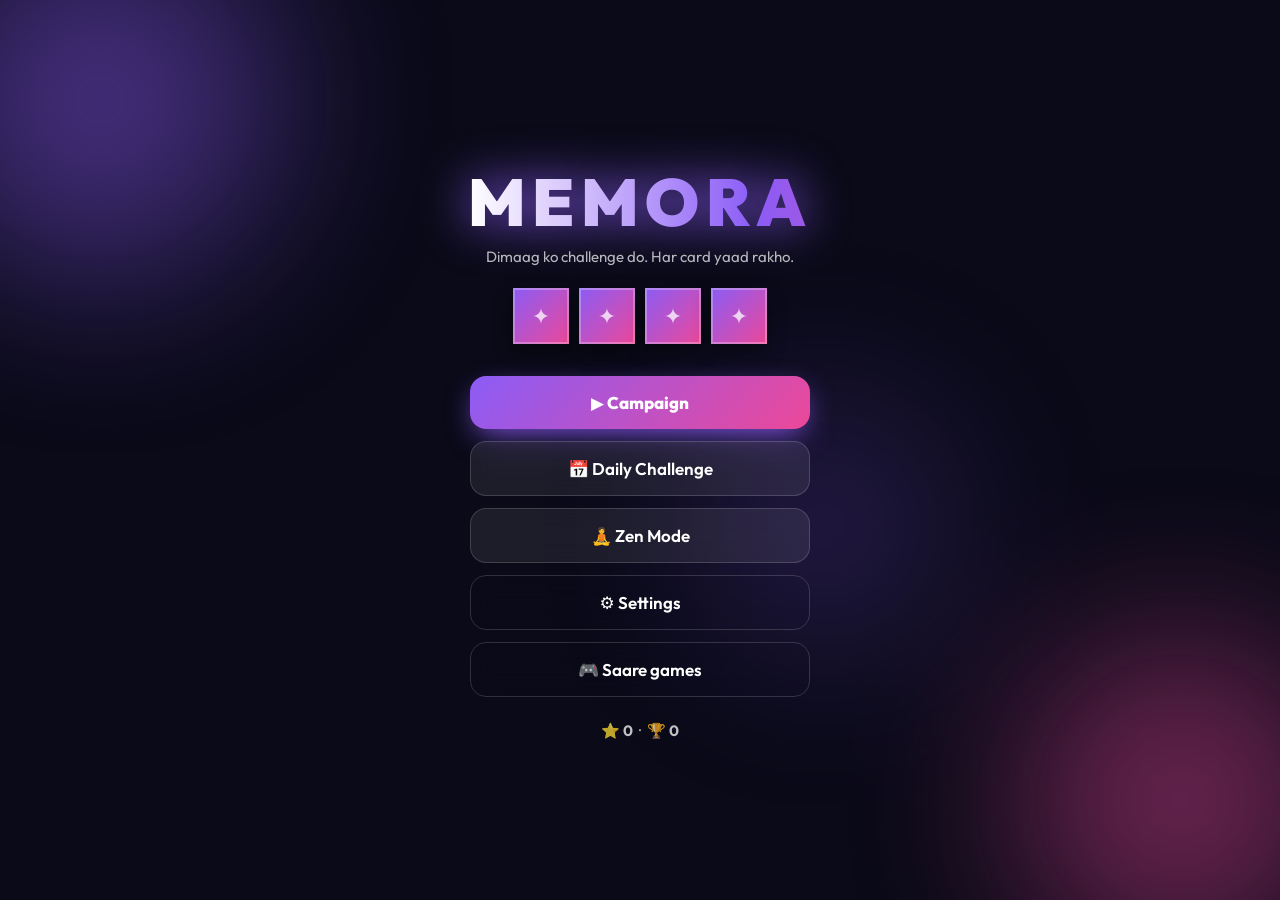
==== memora.html @ 41d200f7 "Add files via upload" ====
<!DOCTYPE html>
<html lang="hi">
<head>
<meta charset="UTF-8">
<meta name="viewport" content="width=device-width,initial-scale=1,maximum-scale=1,user-scalable=no,viewport-fit=cover">
<meta name="theme-color" content="#0a0a18">
<title>MEMORA - Memory Game</title>
<link rel="manifest" href="manifest.json">
<link rel="icon" href="icon-192.png">
<link rel="apple-touch-icon" href="apple-touch-icon.png">
<meta name="apple-mobile-web-app-capable" content="yes">
<meta name="mobile-web-app-capable" content="yes">
<meta name="apple-mobile-web-app-status-bar-style" content="black-translucent">

<link href="https://fonts.googleapis.com/css2?family=Outfit:wght@400;600;800;900&display=swap" rel="stylesheet">
<style>
*{box-sizing:border-box;-webkit-tap-highlight-color:transparent}
html,body{height:100%;margin:0;overflow:hidden}
body{font-family:'Outfit',system-ui,sans-serif;background:#0a0a18;color:#fff;user-select:none;-webkit-user-select:none}
body[data-theme=animals]{--a1:#8b5cf6;--a2:#ec4899}
body[data-theme=food]{--a1:#f97316;--a2:#ef4444}
body[data-theme=space]{--a1:#3b82f6;--a2:#06b6d4}
body[data-theme=faces]{--a1:#f59e0b;--a2:#ec4899}

/* animated background */
#bg{position:fixed;inset:0;overflow:hidden;z-index:0}
#bg i{position:absolute;border-radius:50%;filter:blur(90px);opacity:.45;animation:float 14s ease-in-out infinite}
#bg i:nth-child(1){width:360px;height:360px;background:var(--a1);top:-80px;left:-80px}
#bg i:nth-child(2){width:320px;height:320px;background:var(--a2);bottom:-60px;right:-60px;animation-delay:-5s}
#bg i:nth-child(3){width:240px;height:240px;background:var(--a1);top:45%;left:55%;animation-delay:-9s;opacity:.25}
@keyframes float{0%,100%{transform:translate(0,0) scale(1)}50%{transform:translate(40px,-50px) scale(1.2)}}
#fx{position:fixed;inset:0;pointer-events:none;z-index:60}

#app{position:fixed;inset:0;max-width:520px;margin:auto;z-index:1}
.screen{position:absolute;inset:0;display:none;flex-direction:column;padding:max(14px,env(safe-area-inset-top)) 16px max(14px,env(safe-area-inset-bottom))}
.screen.active{display:flex;animation:fade .4s ease}
@keyframes fade{from{opacity:0;transform:translateY(12px)}to{opacity:1;transform:none}}

/* buttons */
button{font-family:inherit;color:#fff;cursor:pointer;border:0}
.btn{width:100%;padding:16px;margin:6px 0;font-size:17px;font-weight:600;border-radius:16px;background:rgba(255,255,255,.08);border:1px solid rgba(255,255,255,.16);backdrop-filter:blur(12px);-webkit-backdrop-filter:blur(12px);transition:.15s}
.btn:active{transform:scale(.97)}
.btn.primary{background:linear-gradient(135deg,var(--a1),var(--a2));border:0;box-shadow:0 10px 30px -8px var(--a1);font-weight:800}
.btn.ghost{background:transparent}
.icon{width:44px;height:44px;border-radius:14px;background:rgba(255,255,255,.1);border:1px solid rgba(255,255,255,.15);font-size:18px;backdrop-filter:blur(10px)}

/* home */
#home{align-items:center;justify-content:center;text-align:center}
.logo{font-size:clamp(44px,14vw,66px);font-weight:900;letter-spacing:.1em;background:linear-gradient(90deg,#fff,var(--a1),var(--a2),#fff);background-size:250% 100%;-webkit-background-clip:text;background-clip:text;color:transparent;animation:shine 5s linear infinite;filter:drop-shadow(0 0 24px var(--a1))}
@keyframes shine{to{background-position:-250% 0}}
.tag{margin:4px 0 22px;opacity:.7;font-size:15px}
.demo{display:flex;gap:10px;margin-bottom:26px}
.mini{width:56px;height:56px;perspective:300px}
.mini .in{position:relative;width:100%;height:100%;transform-style:preserve-3d;animation:loop 4.5s ease-in-out infinite}
.mini:nth-child(2) .in{animation-delay:.4s}.mini:nth-child(3) .in{animation-delay:.8s}.mini:nth-child(4) .in{animation-delay:1.2s}
@keyframes loop{0%,15%{transform:rotateY(0)}30%,70%{transform:rotateY(180deg)}85%,100%{transform:rotateY(360deg)}}
.menu{width:100%;max-width:340px}
.stats{margin-top:18px;opacity:.75;font-size:15px}

/* levels */
.top{display:flex;align-items:center;gap:12px;margin-bottom:16px}
.top h2{margin:0;font-size:24px;font-weight:800}
#lvGrid{display:grid;grid-template-columns:repeat(3,1fr);gap:12px;overflow:auto;padding:4px}
.lv{aspect-ratio:1;border-radius:20px;background:rgba(255,255,255,.08);border:1px solid rgba(255,255,255,.15);backdrop-filter:blur(10px);display:flex;flex-direction:column;align-items:center;justify-content:center;gap:2px;transition:.15s;animation:pop .4s both}
.lv b{font-size:30px;font-weight:900}.lv span{color:#ffd166;font-size:14px;letter-spacing:2px}.lv small{opacity:.55;font-size:11px}
.lv:active{transform:scale(.95)}.lv.lock{opacity:.4}

/* game */
.hud{display:flex;align-items:center;gap:12px}
.hud-mid{flex:1;text-align:center}
#lvlName{font-weight:800;font-size:18px}
.combo{height:22px;font-weight:900;color:#ffd166;text-shadow:0 0 14px #ff9f1c;font-size:16px}
.combo.pulse{animation:cpulse .4s}
@keyframes cpulse{50%{transform:scale(1.4)}}
.scorebox{text-align:right;min-width:70px}.scorebox small{display:block;opacity:.6;font-size:11px;letter-spacing:2px}.scorebox b{font-size:24px;font-weight:900;display:inline-block}
.scorebox b.bump{animation:cpulse .3s}
.timer{display:flex;align-items:center;gap:10px;margin:12px 0 4px}
.track{flex:1;height:10px;border-radius:9px;background:rgba(255,255,255,.12);overflow:hidden}
#timerBar{height:100%;width:100%;border-radius:9px;background:linear-gradient(90deg,#06d6a0,#ffd166);transition:width .15s linear,background .3s}
#timerBar.low{background:linear-gradient(90deg,#ef476f,#ff9f1c)}
.timer.frozen #timerBar{background:linear-gradient(90deg,#7dd3fc,#e0f2fe);box-shadow:0 0 16px #7dd3fc}
#timerTxt{font-weight:800;min-width:42px;text-align:right}
#boardWrap{flex:1;min-height:0;display:flex;align-items:center;justify-content:center}
#board{display:grid;justify-content:center}
.card{width:var(--sz);height:var(--sz);perspective:700px;cursor:pointer;touch-action:manipulation;animation:pop .5s cubic-bezier(.2,1.4,.4,1) both}
@keyframes pop{from{opacity:0;transform:scale(.3) rotate(-12deg)}to{opacity:1;transform:none}}
.card .in{position:relative;width:100%;height:100%;transform-style:preserve-3d;transition:transform .5s cubic-bezier(.4,.2,.2,1.15)}
.card.flip .in{transform:rotateY(180deg)}
.face{position:absolute;inset:0;border-radius:calc(var(--sz)*.22);backface-visibility:hidden;-webkit-backface-visibility:hidden;display:flex;align-items:center;justify-content:center;overflow:hidden}
.front{background:linear-gradient(135deg,var(--a1),var(--a2));box-shadow:inset 0 0 0 2px rgba(255,255,255,.28),0 8px 18px rgba(0,0,0,.4);color:rgba(255,255,255,.75);font-size:calc(var(--sz)*.4)}
.front::after{content:"";position:absolute;inset:0;background:linear-gradient(115deg,transparent 35%,rgba(255,255,255,.35) 50%,transparent 65%);transform:translateX(-120%);animation:sweep 4s ease-in-out infinite}
@keyframes sweep{0%,60%{transform:translateX(-120%)}100%{transform:translateX(120%)}}
.back{transform:rotateY(180deg);background:linear-gradient(160deg,#fff,#e4e0ff);font-size:calc(var(--sz)*.55);box-shadow:0 8px 18px rgba(0,0,0,.35)}
.card.match{animation:matchPop .55s}
.card.match .back{background:linear-gradient(160deg,#d1fae5,#6ee7b7);box-shadow:0 0 24px #34d399aa}
@keyframes matchPop{40%{transform:scale(1.18)}100%{transform:scale(1)}}
.card.shake .in{animation:shake .4s}
@keyframes shake{0%,100%{transform:rotateY(180deg) translateX(0)}25%{transform:rotateY(180deg) translateX(-7px)}75%{transform:rotateY(180deg) translateX(7px)}}
.power{display:flex;align-items:center;gap:10px;padding-top:10px}
.pw{flex:1;padding:12px;border-radius:14px;background:rgba(255,255,255,.1);border:1px solid rgba(255,255,255,.16);font-weight:700;font-size:15px;backdrop-filter:blur(10px)}
.pw em{font-style:normal;background:linear-gradient(135deg,var(--a1),var(--a2));border-radius:9px;padding:1px 8px;margin-left:4px}
.pw:disabled{opacity:.35}.pw:active:not(:disabled){transform:scale(.96)}
.moves{flex:1;text-align:center;opacity:.8;font-weight:600}.moves b{font-size:20px}
.float{position:fixed;transform:translate(-50%,-50%);font-weight:900;font-size:20px;color:#ffd166;text-shadow:0 2px 12px #000;pointer-events:none;z-index:70;animation:fup .9s ease-out forwards;white-space:nowrap}
@keyframes fup{to{transform:translate(-50%,-190%);opacity:0}}

/* modal */
.modal{position:fixed;inset:0;display:none;align-items:center;justify-content:center;background:rgba(5,5,16,.72);backdrop-filter:blur(8px);-webkit-backdrop-filter:blur(8px);z-index:80}
.modal.show{display:flex}
.sheet{width:min(92vw,380px);max-height:92vh;overflow:auto;padding:26px 22px;border-radius:28px;background:linear-gradient(160deg,rgba(255,255,255,.14),rgba(255,255,255,.05));border:1px solid rgba(255,255,255,.22);box-shadow:0 30px 80px rgba(0,0,0,.6);text-align:center;animation:rise .45s cubic-bezier(.2,1.3,.4,1)}
@keyframes rise{from{opacity:0;transform:translateY(40px) scale(.9)}to{opacity:1;transform:none}}
.sheet h2{margin:4px 0 6px;font-size:26px;font-weight:900}.sheet h3{margin:16px 0 8px;opacity:.7;font-size:14px;letter-spacing:2px}
.big{font-size:60px;animation:bounce 1s ease infinite}
@keyframes bounce{50%{transform:translateY(-10px) scale(1.1)}}
.stars{display:flex;justify-content:center;gap:8px;margin:8px 0 14px}
.stars i{font-style:normal;font-size:46px;color:rgba(255,255,255,.2);transform:scale(0);animation:starIn .5s forwards;animation-delay:var(--d)}
.stars i.on{color:#ffd166;text-shadow:0 0 22px #ff9f1c}
@keyframes starIn{60%{transform:scale(1.4)}100%{transform:scale(1)}}
.grid2{display:grid;grid-template-columns:1fr 1fr;gap:10px;margin-bottom:14px}
.grid2 div{background:rgba(255,255,255,.08);border-radius:14px;padding:10px}.grid2 small{display:block;opacity:.6;font-size:12px}.grid2 b{font-size:22px;font-weight:900}
.row{display:flex;justify-content:space-between;align-items:center;padding:10px 0;font-weight:600}
.tog{padding:8px 18px;border-radius:20px;background:rgba(255,255,255,.12);font-weight:800}.tog.on{background:linear-gradient(135deg,var(--a1),var(--a2))}
.themes{display:grid;grid-template-columns:1fr 1fr;gap:8px;margin-bottom:12px}
.chip{padding:12px;border-radius:14px;background:rgba(255,255,255,.1);border:2px solid transparent;font-weight:700;font-size:15px}.chip.on{border-color:var(--a2);background:rgba(255,255,255,.2)}
.toast{position:fixed;left:50%;bottom:90px;transform:translateX(-50%);background:rgba(0,0,0,.8);padding:10px 18px;border-radius:20px;z-index:90;font-weight:600;animation:fade .3s}
</style>
</head>
<body data-theme="animals">
<div id="bg"><i></i><i></i><i></i></div>
<canvas id="fx"></canvas>

<main id="app">
 <!-- HOME -->
 <section id="home" class="screen active">
  <div class="logo">MEMORA</div>
  <p class="tag">Dimaag ko challenge do. Har card yaad rakho.</p>
  <div class="demo" id="demo"></div>
  <div class="menu">
   <button class="btn primary" onclick="openLevels()">▶ Campaign</button>
   <button class="btn" onclick="startDaily()">📅 Daily Challenge <span id="dailyBadge"></span></button>
   <button class="btn" onclick="startZen()">🧘 Zen Mode</button>
   <button class="btn" id="btnLB" onclick="lbOpen()" style="display:none">🏆 Leaderboard</button>
   <button class="btn ghost" onclick="openSettings()">⚙ Settings</button>
   <a class="btn ghost" href="index.html" style="display:block;text-decoration:none;text-align:center;color:#fff">🎮 Saare games</a>
  </div>
  <div class="stats">⭐ <b id="sStars">0</b> &nbsp;·&nbsp; 🏆 <b id="sScore">0</b></div>
 </section>

 <!-- LEVELS -->
 <section id="levels" class="screen">
  <div class="top"><button class="icon" onclick="go('home')">←</button><h2>Select Level</h2></div>
  <div id="lvGrid"></div>
 </section>

 <!-- GAME -->
 <section id="game" class="screen">
  <header class="hud">
   <button class="icon" onclick="pauseGame()">⏸</button>
   <div class="hud-mid"><div id="lvlName"></div><div class="combo" id="combo"></div></div>
   <div class="scorebox"><small>SCORE</small><b id="score">0</b></div>
  </header>
  <div class="timer" id="timerWrap"><div class="track"><div id="timerBar"></div></div><span id="timerTxt"></span></div>
  <div id="boardWrap"><div id="board"></div></div>
  <footer class="power">
   <button class="pw" id="pPeek" onclick="usePeek()">👁 Peek <em id="nPeek">2</em></button>
   <div class="moves">Moves <b id="moves">0</b></div>
   <button class="pw" id="pFreeze" onclick="useFreeze()">❄ Freeze <em id="nFreeze">1</em></button>
  </footer>
 </section>
</main>

<div class="modal" id="modal"><div class="sheet" id="sheet"></div></div>

<script src="lb.js"></script>
<script>
const $=id=>document.getElementById(id);

/* ---------- DATA ---------- */
const THEMES={
 animals:{name:'Animals',icon:'🦁',set:['🐶','🐱','🦁','🐼','🦊','🐸','🐵','🐯','🐨','🐰','🦄','🐙','🦋','🐢','🐧','🦉','🐳','🦒']},
 food:{name:'Food',icon:'🍕',set:['🍕','🍔','🍟','🌮','🍩','🍦','🍓','🍉','🍇','🥑','🍪','🍿','🍣','🥐','🍒','🥭','🍌','🧁']},
 space:{name:'Space',icon:'🚀',set:['🚀','🌍','🌙','⭐','☀️','🪐','👽','🛸','☄️','🌌','🔭','🛰️','🌠','🌟','🌑','⚡','🔥','💫']},
 faces:{name:'Faces',icon:'😎',set:['😀','😎','🤩','🥳','😍','🤯','😴','🤖','👻','💀','🎃','😈','🥶','🤠','😇','🤡','🙈','😱']}
};
const LEVELS=[
 {pairs:2,cols:2,time:30},{pairs:3,cols:3,time:40},{pairs:4,cols:4,time:50},
 {pairs:6,cols:4,time:70},{pairs:8,cols:4,time:90},{pairs:10,cols:4,time:115},
 {pairs:12,cols:4,time:135},{pairs:14,cols:4,time:155},{pairs:15,cols:5,time:165},{pairs:18,cols:6,time:190}
];
const COLS=['#ffd166','#ef476f','#06d6a0','#118ab2','#a78bfa','#ffffff'];

/* ---------- SAVE ---------- */
let S={stars:{},unlocked:1,theme:'animals',sound:true,vib:true,total:0,daily:{}};
try{Object.assign(S,JSON.parse(localStorage.getItem('memora_v1')||'{}'))}catch(e){}
function save(){try{localStorage.setItem('memora_v1',JSON.stringify(S))}catch(e){}}
document.body.dataset.theme=S.theme;

/* ---------- AUDIO / HAPTIC ---------- */
let AC;
function tone(f,d=.12,type='sine',v=.15,delay=0){
 if(!S.sound)return;
 try{
  AC=AC||new (window.AudioContext||window.webkitAudioContext)();
  if(AC.state==='suspended')AC.resume();
  const t=AC.currentTime+delay,o=AC.createOscillator(),g=AC.createGain();
  o.type=type;o.frequency.value=f;
  g.gain.setValueAtTime(v,t);g.gain.exponentialRampToValueAtTime(.0001,t+d);
  o.connect(g);g.connect(AC.destination);o.start(t);o.stop(t+d);
 }catch(e){}
}
const sfx={
 flip:()=>tone(520,.08,'triangle',.12),
 match:()=>[660,880,1100].forEach((f,i)=>tone(f,.18,'sine',.15,i*.07)),
 miss:()=>tone(200,.22,'sawtooth',.07),
 win:()=>[523,659,784,1047,1319].forEach((f,i)=>tone(f,.3,'triangle',.15,i*.1)),
 lose:()=>[400,330,260,200].forEach((f,i)=>tone(f,.3,'sawtooth',.09,i*.15)),
 pow:()=>{tone(300,.15,'square',.07);tone(600,.2,'square',.07,.1)}
};
function vib(p){if(S.vib&&navigator.vibrate)try{navigator.vibrate(p)}catch(e){}}

/* ---------- PARTICLES ---------- */
const cv=$('fx'),cx=cv.getContext('2d');let P=[],raf=0;
function rsz(){cv.width=innerWidth;cv.height=innerHeight}
addEventListener('resize',()=>{rsz();fit()});rsz();
function loop(){
 cx.clearRect(0,0,cv.width,cv.height);
 P=P.filter(p=>p.l>0&&p.y<cv.height+40);
 for(const p of P){
  p.x+=p.vx;p.y+=p.vy;p.vy+=p.g;p.l-=p.d;p.r+=p.vr;
  cx.save();cx.globalAlpha=Math.min(1,Math.max(p.l,0));cx.translate(p.x,p.y);cx.rotate(p.r);cx.fillStyle=p.c;
  if(p.sq)cx.fillRect(-p.s/2,-p.s/2,p.s,p.s*.6);else{cx.beginPath();cx.arc(0,0,p.s/2,0,7);cx.fill()}
  cx.restore();
 }
 raf=P.length?requestAnimationFrame(loop):0;
 if(!P.length)cx.clearRect(0,0,cv.width,cv.height);
}
function kick(){if(!raf)raf=requestAnimationFrame(loop)}
function burst(x,y,n=22){
 for(let i=0;i<n;i++){const a=Math.random()*6.28,s=2+Math.random()*5;
  P.push({x,y,vx:Math.cos(a)*s,vy:Math.sin(a)*s-2,g:.12,l:1,d:.03,s:4+Math.random()*5,c:COLS[i%COLS.length],r:0,vr:0})}
 kick();
}
function confetti(){
 for(let i=0;i<150;i++)P.push({x:Math.random()*cv.width,y:-20-Math.random()*250,vx:(Math.random()-.5)*3,vy:2+Math.random()*4,g:.05,l:1.8,d:.008,s:6+Math.random()*8,c:COLS[i%COLS.length],sq:1,r:Math.random()*6,vr:(Math.random()-.5)*.3});
 kick();
}
function burstAt(el,pts){
 const r=el.getBoundingClientRect(),x=r.left+r.width/2,y=r.top+r.height/2;
 burst(x,y);
 if(pts){const f=document.createElement('div');f.className='float';
  f.textContent='+'+pts+(G.combo>1?'  🔥x'+G.combo:'');f.style.left=x+'px';f.style.top=y+'px';
  document.body.appendChild(f);setTimeout(()=>f.remove(),900)}
}

/* ---------- SEEDED RANDOM ---------- */
function hash(s){let h=2166136261;for(let i=0;i<s.length;i++){h^=s.charCodeAt(i);h=Math.imul(h,16777619)}return h>>>0}
function rng(seed){return()=>{seed|=0;seed=seed+0x6D2B79F5|0;let t=Math.imul(seed^seed>>>15,1|seed);t=t+Math.imul(t^t>>>7,61|t)^t;return((t^t>>>14)>>>0)/4294967296}}
function shuffle(a,r){a=a.slice();for(let i=a.length-1;i>0;i--){const j=Math.floor(r()*(i+1));[a[i],a[j]]=[a[j],a[i]]}return a}
const todayStr=()=>new Date().toLocaleDateString('en-CA');

/* ---------- NAVIGATION ---------- */
function go(id){
 document.querySelectorAll('.screen').forEach(s=>s.classList.toggle('active',s.id===id));
 if(id==='home')refreshHome();
 if(id==='game')requestAnimationFrame(fit);
}
function refreshHome(){
 document.body.dataset.theme=S.theme;
 $('sStars').textContent=Object.values(S.stars).reduce((a,b)=>a+b,0);
 $('sScore').textContent=S.total;
 $('dailyBadge').textContent=S.daily[todayStr()]?'✅':'';
 $('btnLB').style.display=LB.on?'block':'none';
 const set=THEMES[S.theme].set;
 $('demo').innerHTML=[0,1,2,3].map(i=>`<div class="mini"><div class="in"><div class="face front" style="font-size:22px">✦</div><div class="face back" style="font-size:30px">${set[i*3]}</div></div></div>`).join('');
}
function modal(html){$('sheet').innerHTML=html;$('modal').classList.add('show')}
function closeModal(){$('modal').classList.remove('show')}
function toast(t){const d=document.createElement('div');d.className='toast';d.textContent=t;document.body.appendChild(d);setTimeout(()=>d.remove(),1800)}
function shareText(t){
 if(navigator.share)navigator.share({text:t}).catch(()=>{});
 else if(navigator.clipboard){navigator.clipboard.writeText(t);toast('Copy ho gaya! 📋')}
}

/* ---------- LEVEL SELECT ---------- */
function openLevels(){
 $('lvGrid').innerHTML=LEVELS.map((L,i)=>{
  const n=i+1,lock=n>S.unlocked,st=S.stars[n]||0;
  return `<button class="lv ${lock?'lock':''}" ${lock?'disabled':''} style="animation-delay:${i*50}ms" onclick="startLevel(${n})"><b>${lock?'🔒':n}</b><span>${'★'.repeat(st)+'☆'.repeat(3-st)}</span><small>${L.pairs*2} cards</small></button>`;
 }).join('');
 go('levels');
}
function startLevel(n){const L=LEVELS[n-1];startGame({mode:'campaign',lvl:n,pairs:L.pairs,cols:L.cols,time:L.time,name:'Level '+n})}
function startDaily(){const d=todayStr();startGame({mode:'daily',date:d,seed:hash('memora'+d),pairs:8,cols:4,time:0,name:'📅 Daily '+d.slice(5)})}
function startZen(){startGame({mode:'zen',pairs:8,cols:4,time:0,name:'🧘 Zen Mode'})}

/* ---------- GAME CORE ---------- */
let G=null,tm=0;
function startGame(cfg){
 closeModal();clearInterval(tm);
 G={cfg,...cfg,moves:0,score:0,combo:0,maxCombo:0,matched:0,open:[],lock:false,started:false,paused:false,over:false,frozenUntil:0,peeks:2,freezes:1,left:cfg.time,bonus:0,last:0};
 const r=cfg.seed?rng(cfg.seed):Math.random;
 const set=shuffle(THEMES[S.theme].set,r).slice(0,cfg.pairs);
 const deck=shuffle([...set,...set],r);
 const b=$('board');b.innerHTML='';
 G.cards=deck.map((e,i)=>{
  const el=document.createElement('div');el.className='card';
  el.innerHTML=`<div class="in"><div class="face front"><span>✦</span></div><div class="face back"><span>${e}</span></div></div>`;
  el.style.animationDelay=(i*28)+'ms';
  el.onclick=()=>flip(i);
  b.appendChild(el);
  return{e,el,s:0};
 });
 $('lvlName').textContent=cfg.name;
 $('timerWrap').style.display=cfg.time?'flex':'none';
 $('pFreeze').style.visibility=cfg.time?'visible':'hidden';
 $('timerWrap').classList.remove('frozen');
 $('moves').textContent=0;
 updHUD();updTimer();go('game');
 if(cfg.mode==='campaign'&&cfg.lvl===1)toast('Cards par tap karo, jodi dhoondo! 👆');
}
function fit(){
 if(!G)return;
 const w=$('boardWrap');if(!w.clientWidth)return;
 const gap=Math.max(6,Math.min(12,w.clientWidth/45));
 const rows=Math.ceil(G.cards.length/G.cols);
 const sz=Math.floor(Math.min((w.clientWidth-gap*(G.cols-1))/G.cols,(w.clientHeight-gap*(rows-1))/rows,118));
 const b=$('board');
 b.style.gridTemplateColumns=`repeat(${G.cols},${sz}px)`;b.style.gap=gap+'px';b.style.setProperty('--sz',sz+'px');
}
function flip(i){
 if(!G||G.over||G.paused||G.lock)return;
 const c=G.cards[i];if(c.s)return;
 if(!G.started){G.started=true;G.last=performance.now();timerStart()}
 c.s=1;c.el.style.animationDelay='0s';c.el.classList.add('flip');sfx.flip();vib(8);
 G.open.push(i);
 if(G.open.length<2)return;
 G.moves++;$('moves').textContent=G.moves;
 const [a,b]=G.open.map(k=>G.cards[k]);G.open=[];G.lock=true;
 if(a.e===b.e){
  setTimeout(()=>{
   a.s=b.s=2;
   [a,b].forEach(x=>{x.el.style.animationDelay='0s';x.el.classList.add('match')});
   G.combo++;G.maxCombo=Math.max(G.maxCombo,G.combo);
   const pts=100*G.combo;G.score+=pts;
   sfx.match();vib([20,30,20]);
   burstAt(a.el,pts);burstAt(b.el);
   G.matched++;G.lock=false;updHUD(true);
   if(G.matched===G.pairs)win();
  },380);
 }else{
  G.combo=0;
  setTimeout(()=>{a.el.classList.add('shake');b.el.classList.add('shake');sfx.miss();vib(60)},260);
  setTimeout(()=>{
   a.s=b.s=0;
   [a,b].forEach(x=>x.el.classList.remove('flip','shake'));
   G.lock=false;updHUD();
  },860);
 }
}
function updHUD(bump){
 $('score').textContent=G.score;
 if(bump){$('score').classList.remove('bump');void $('score').offsetWidth;$('score').classList.add('bump')}
 const cb=$('combo');
 cb.textContent=G.combo>1?'🔥 COMBO x'+G.combo:'';
 if(G.combo>1){cb.classList.remove('pulse');void cb.offsetWidth;cb.classList.add('pulse')}
 $('nPeek').textContent=G.peeks;$('nFreeze').textContent=G.freezes;
 $('pPeek').disabled=G.peeks<=0;$('pFreeze').disabled=G.freezes<=0;
}
function updTimer(){
 if(!G.time)return;
 const p=Math.max(0,G.left/G.time*100);
 $('timerBar').style.width=p+'%';
 $('timerBar').classList.toggle('low',p<25);
 $('timerTxt').textContent=Math.ceil(G.left)+'s';
}
function timerStart(){
 clearInterval(tm);
 if(!G.time)return;
 tm=setInterval(()=>{
  if(!G||G.over||G.paused)return;
  const n=performance.now(),dt=(n-G.last)/1000;G.last=n;
  if(n<G.frozenUntil)return;
  G.left=Math.max(0,G.left-dt);updTimer();
  if(G.left<=0)lose();
 },100);
}

/* ---------- POWER-UPS ---------- */
function usePeek(){
 if(!G||G.over||G.paused||G.lock||G.peeks<=0)return;
 G.peeks--;G.combo=0;G.lock=true;sfx.pow();vib(30);
 const hid=G.cards.filter(c=>!c.s);
 hid.forEach(c=>c.el.classList.add('flip'));
 updHUD();
 setTimeout(()=>{hid.forEach(c=>{if(!c.s)c.el.classList.remove('flip')});G.lock=false},1300);
}
function useFreeze(){
 if(!G||G.over||G.paused||!G.time||!G.started||G.freezes<=0)return;
 G.freezes--;G.frozenUntil=performance.now()+5000;sfx.pow();vib(30);
 $('timerWrap').classList.add('frozen');updHUD();toast('❄ Time 5 second ke liye ruk gaya!');
 setTimeout(()=>$('timerWrap').classList.remove('frozen'),5000);
}

/* ---------- PAUSE / END ---------- */
function pauseGame(){
 if(!G||G.over||G.paused)return;
 G.paused=true;
 modal(`<div class="big">⏸</div><h2>Paused</h2><p style="opacity:.7;margin-top:0">Sans lo, phir wapas aao.</p>
 <button class="btn primary" onclick="resumeGame()">▶ Resume</button>
 <button class="btn" onclick="startGame(G.cfg)">🔄 Restart</button>
 <button class="btn ghost" onclick="quitGame()">🏠 Home</button>`);
}
function resumeGame(){G.paused=false;G.last=performance.now();closeModal()}
function quitGame(){if(G)G.over=true;clearInterval(tm);closeModal();go('home')}
document.addEventListener('visibilitychange',()=>{
 if(document.hidden&&G&&G.started&&!G.over&&!G.paused&&$('game').classList.contains('active'))pauseGame();
});

function win(){
 G.over=true;clearInterval(tm);
 G.bonus=G.time?Math.round(G.left*10):0;G.score+=G.bonus;
 const ratio=G.moves/G.pairs,stars=ratio<=1.6?3:ratio<=2.4?2:1;
 S.total+=G.score;
 if(G.mode==='campaign'){
  S.stars[G.lvl]=Math.max(S.stars[G.lvl]||0,stars);
  S.unlocked=Math.min(LEVELS.length,Math.max(S.unlocked,G.lvl+1));
 }
 if(G.mode==='daily'){
  const old=S.daily[G.date];
  if(!old||G.moves<old.moves)S.daily[G.date]={moves:G.moves,score:G.score,stars};
 }
 save();updHUD(true);
 G.shareTxt=`MEMORA ${G.mode==='daily'?'Daily '+G.date:G.name}\n${'⭐'.repeat(stars)} ${G.moves} moves · ${G.score} pts · combo x${G.maxCombo}\nBeat karke dikhao! ${location.href}`;
 setTimeout(()=>{sfx.win();confetti();vib([40,60,40,60,120]);showResult(stars)},650);
}
function showResult(stars){
 const camp=G.mode==='campaign',next=camp&&G.lvl<LEVELS.length;
 modal(`<div class="big">${stars===3?'🏆':'🎉'}</div>
 <h2>${camp?'Level '+G.lvl+' Complete!':'Shabaash!'}</h2>
 <div class="stars">${[1,2,3].map(i=>`<i class="${i<=stars?'on':''}" style="--d:${.25*i}s">★</i>`).join('')}</div>
 <div class="grid2">
  <div><small>Score</small><b>${G.score}</b></div>
  <div><small>Moves</small><b>${G.moves}</b></div>
  <div><small>Best Combo</small><b>x${G.maxCombo}</b></div>
  <div><small>${G.time?'Time Bonus':'Pairs'}</small><b>${G.time?'+'+G.bonus:G.pairs}</b></div>
 </div>
 ${next?`<button class="btn primary" onclick="startLevel(${G.lvl+1})">Next Level →</button>`:''}
 ${LB.on&&G.mode==='daily'?`<button class="btn primary" onclick="lbSubmit()">🏆 Leaderboard par daalo</button>`:''}
 <button class="btn ${next?'':'primary'}" onclick="shareText(G.shareTxt)">📤 Share</button>
 <button class="btn" onclick="startGame(G.cfg)">🔄 ${G.mode==='daily'?'Replay':'Play Again'}</button>
 <button class="btn ghost" onclick="quitGame()">🏠 Home</button>`);
}
function lose(){
 G.over=true;clearInterval(tm);sfx.lose();vib([100,50,100]);
 modal(`<div class="big">⏰</div><h2>Time Up!</h2>
 <p style="opacity:.75">Aapne ${G.matched}/${G.pairs} pairs jode. Ek aur koshish?</p>
 <button class="btn primary" onclick="startGame(G.cfg)">🔄 Retry</button>
 <button class="btn ghost" onclick="quitGame()">🏠 Home</button>`);
}

/* ---------- SETTINGS ---------- */
function openSettings(){
 modal(`<h2>⚙ Settings</h2>
 <div class="row"><span>🔊 Sound</span><button class="tog ${S.sound?'on':''}" onclick="tg('sound')">${S.sound?'ON':'OFF'}</button></div>
 <div class="row"><span>📳 Vibration</span><button class="tog ${S.vib?'on':''}" onclick="tg('vib')">${S.vib?'ON':'OFF'}</button></div>
 <h3>THEME</h3>
 <div class="themes">${Object.entries(THEMES).map(([k,t])=>`<button class="chip ${S.theme===k?'on':''}" onclick="setTheme('${k}')">${t.icon} ${t.name}</button>`).join('')}</div>
 <button class="btn ghost" onclick="resetAll()">🗑 Reset progress</button>
 <button class="btn primary" onclick="closeModal()">Done</button>`);
}
function tg(k){S[k]=!S[k];save();openSettings()}
function setTheme(t){S.theme=t;save();refreshHome();openSettings()}
function resetAll(){
 if(!confirm('Saara progress delete ho jayega. Pakka?'))return;
 S={stars:{},unlocked:1,theme:S.theme,sound:S.sound,vib:S.vib,total:0,daily:{}};
 save();refreshHome();closeModal();toast('Progress reset ho gaya');
}

function lbOpen(){LB.open('memora-'+todayStr(),'Daily '+todayStr().slice(5))}
function lbSubmit(){LB.submit('memora-'+G.date,'Daily '+G.date.slice(5),G.score)}

refreshHome();
</script>
<script>if('serviceWorker' in navigator)addEventListener('load',()=>navigator.serviceWorker.register('sw.js').catch(()=>{}))</script>
</body>
</html>
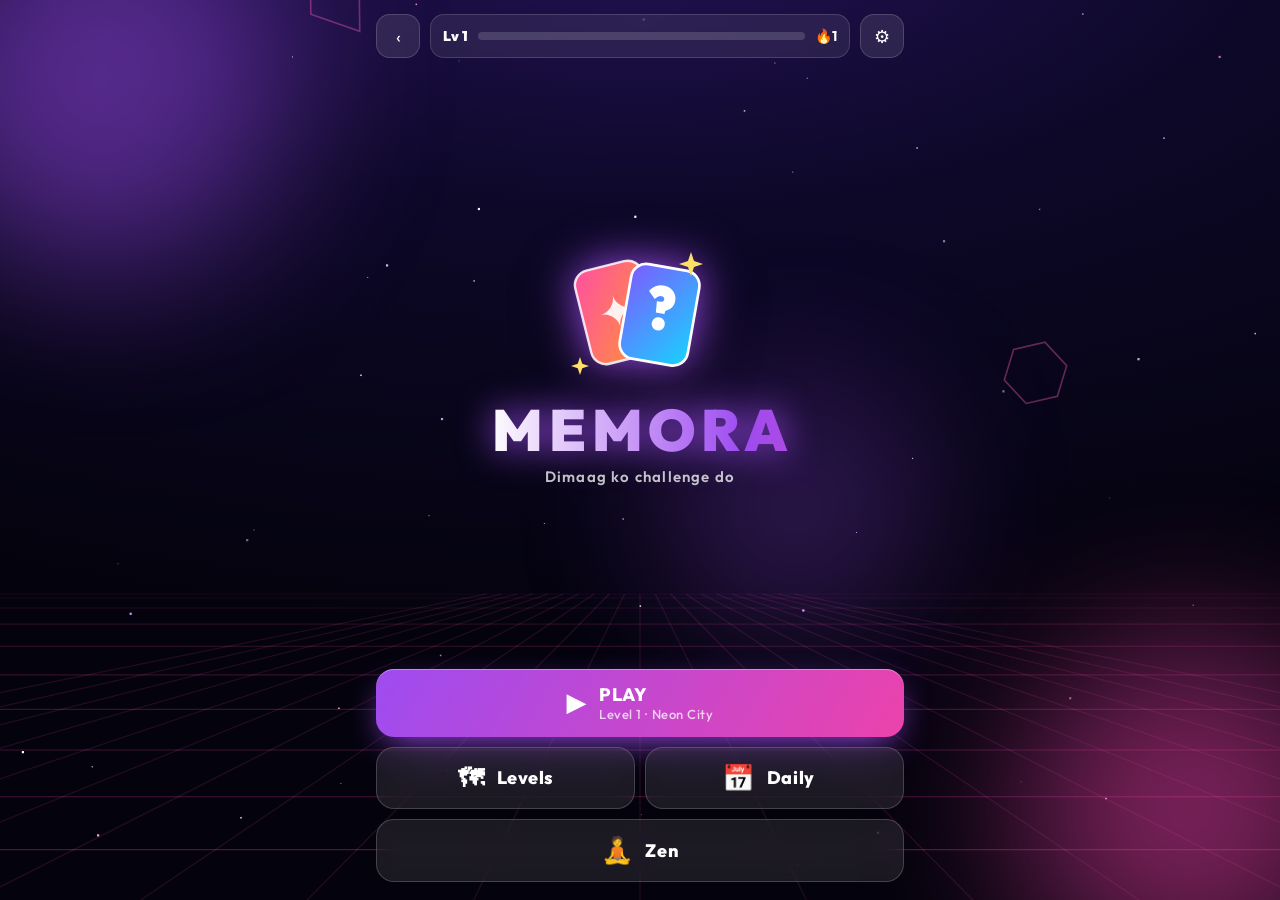
==== commit aa335a4c: "Add files via upload" ====
--- a/memora.html
+++ b/memora.html
@@ -3,7 +3,7 @@
 <head>
 <meta charset="UTF-8">
 <meta name="viewport" content="width=device-width,initial-scale=1,maximum-scale=1,user-scalable=no,viewport-fit=cover">
-<meta name="theme-color" content="#0a0a18">
+<meta name="theme-color" content="#0a0720">
 <title>MEMORA - Memory Game</title>
 <link rel="manifest" href="manifest.json">
 <link rel="icon" href="icon-192.png">
@@ -11,155 +11,84 @@
 <meta name="apple-mobile-web-app-capable" content="yes">
 <meta name="mobile-web-app-capable" content="yes">
 <meta name="apple-mobile-web-app-status-bar-style" content="black-translucent">
-
 <link href="https://fonts.googleapis.com/css2?family=Outfit:wght@400;600;800;900&display=swap" rel="stylesheet">
+<link rel="stylesheet" href="ui.css">
 <style>
-*{box-sizing:border-box;-webkit-tap-highlight-color:transparent}
-html,body{height:100%;margin:0;overflow:hidden}
-body{font-family:'Outfit',system-ui,sans-serif;background:#0a0a18;color:#fff;user-select:none;-webkit-user-select:none}
-body[data-theme=animals]{--a1:#8b5cf6;--a2:#ec4899}
-body[data-theme=food]{--a1:#f97316;--a2:#ef4444}
-body[data-theme=space]{--a1:#3b82f6;--a2:#06b6d4}
-body[data-theme=faces]{--a1:#f59e0b;--a2:#ec4899}
-
-/* animated background */
-#bg{position:fixed;inset:0;overflow:hidden;z-index:0}
-#bg i{position:absolute;border-radius:50%;filter:blur(90px);opacity:.45;animation:float 14s ease-in-out infinite}
-#bg i:nth-child(1){width:360px;height:360px;background:var(--a1);top:-80px;left:-80px}
-#bg i:nth-child(2){width:320px;height:320px;background:var(--a2);bottom:-60px;right:-60px;animation-delay:-5s}
-#bg i:nth-child(3){width:240px;height:240px;background:var(--a1);top:45%;left:55%;animation-delay:-9s;opacity:.25}
-@keyframes float{0%,100%{transform:translate(0,0) scale(1)}50%{transform:translate(40px,-50px) scale(1.2)}}
-#fx{position:fixed;inset:0;pointer-events:none;z-index:60}
-
-#app{position:fixed;inset:0;max-width:520px;margin:auto;z-index:1}
-.screen{position:absolute;inset:0;display:none;flex-direction:column;padding:max(14px,env(safe-area-inset-top)) 16px max(14px,env(safe-area-inset-bottom))}
-.screen.active{display:flex;animation:fade .4s ease}
-@keyframes fade{from{opacity:0;transform:translateY(12px)}to{opacity:1;transform:none}}
-
-/* buttons */
-button{font-family:inherit;color:#fff;cursor:pointer;border:0}
-.btn{width:100%;padding:16px;margin:6px 0;font-size:17px;font-weight:600;border-radius:16px;background:rgba(255,255,255,.08);border:1px solid rgba(255,255,255,.16);backdrop-filter:blur(12px);-webkit-backdrop-filter:blur(12px);transition:.15s}
-.btn:active{transform:scale(.97)}
-.btn.primary{background:linear-gradient(135deg,var(--a1),var(--a2));border:0;box-shadow:0 10px 30px -8px var(--a1);font-weight:800}
-.btn.ghost{background:transparent}
-.icon{width:44px;height:44px;border-radius:14px;background:rgba(255,255,255,.1);border:1px solid rgba(255,255,255,.15);font-size:18px;backdrop-filter:blur(10px)}
-
-/* home */
-#home{align-items:center;justify-content:center;text-align:center}
-.logo{font-size:clamp(44px,14vw,66px);font-weight:900;letter-spacing:.1em;background:linear-gradient(90deg,#fff,var(--a1),var(--a2),#fff);background-size:250% 100%;-webkit-background-clip:text;background-clip:text;color:transparent;animation:shine 5s linear infinite;filter:drop-shadow(0 0 24px var(--a1))}
-@keyframes shine{to{background-position:-250% 0}}
-.tag{margin:4px 0 22px;opacity:.7;font-size:15px}
-.demo{display:flex;gap:10px;margin-bottom:26px}
-.mini{width:56px;height:56px;perspective:300px}
-.mini .in{position:relative;width:100%;height:100%;transform-style:preserve-3d;animation:loop 4.5s ease-in-out infinite}
-.mini:nth-child(2) .in{animation-delay:.4s}.mini:nth-child(3) .in{animation-delay:.8s}.mini:nth-child(4) .in{animation-delay:1.2s}
-@keyframes loop{0%,15%{transform:rotateY(0)}30%,70%{transform:rotateY(180deg)}85%,100%{transform:rotateY(360deg)}}
-.menu{width:100%;max-width:340px}
-.stats{margin-top:18px;opacity:.75;font-size:15px}
-
-/* levels */
-.top{display:flex;align-items:center;gap:12px;margin-bottom:16px}
-.top h2{margin:0;font-size:24px;font-weight:800}
-#lvGrid{display:grid;grid-template-columns:repeat(3,1fr);gap:12px;overflow:auto;padding:4px}
-.lv{aspect-ratio:1;border-radius:20px;background:rgba(255,255,255,.08);border:1px solid rgba(255,255,255,.15);backdrop-filter:blur(10px);display:flex;flex-direction:column;align-items:center;justify-content:center;gap:2px;transition:.15s;animation:pop .4s both}
-.lv b{font-size:30px;font-weight:900}.lv span{color:#ffd166;font-size:14px;letter-spacing:2px}.lv small{opacity:.55;font-size:11px}
-.lv:active{transform:scale(.95)}.lv.lock{opacity:.4}
-
-/* game */
-.hud{display:flex;align-items:center;gap:12px}
-.hud-mid{flex:1;text-align:center}
-#lvlName{font-weight:800;font-size:18px}
-.combo{height:22px;font-weight:900;color:#ffd166;text-shadow:0 0 14px #ff9f1c;font-size:16px}
-.combo.pulse{animation:cpulse .4s}
-@keyframes cpulse{50%{transform:scale(1.4)}}
-.scorebox{text-align:right;min-width:70px}.scorebox small{display:block;opacity:.6;font-size:11px;letter-spacing:2px}.scorebox b{font-size:24px;font-weight:900;display:inline-block}
-.scorebox b.bump{animation:cpulse .3s}
-.timer{display:flex;align-items:center;gap:10px;margin:12px 0 4px}
-.track{flex:1;height:10px;border-radius:9px;background:rgba(255,255,255,.12);overflow:hidden}
+#lives{height:22px;text-align:center;font-size:16px;letter-spacing:2px;margin-top:2px}
+.timer{display:flex;align-items:center;gap:10px;margin:10px 0 2px}
 #timerBar{height:100%;width:100%;border-radius:9px;background:linear-gradient(90deg,#06d6a0,#ffd166);transition:width .15s linear,background .3s}
 #timerBar.low{background:linear-gradient(90deg,#ef476f,#ff9f1c)}
 .timer.frozen #timerBar{background:linear-gradient(90deg,#7dd3fc,#e0f2fe);box-shadow:0 0 16px #7dd3fc}
 #timerTxt{font-weight:800;min-width:42px;text-align:right}
 #boardWrap{flex:1;min-height:0;display:flex;align-items:center;justify-content:center}
-#board{display:grid;justify-content:center}
+#board{display:grid;justify-content:center;padding:12px;border-radius:26px;background:linear-gradient(160deg,rgba(255,255,255,.09),rgba(255,255,255,.02));border:1px solid rgba(255,255,255,.14);box-shadow:0 24px 60px -20px rgba(0,0,0,.7),0 0 50px -18px var(--a1),inset 0 1px 0 rgba(255,255,255,.15);backdrop-filter:blur(8px)}
 .card{width:var(--sz);height:var(--sz);perspective:700px;cursor:pointer;touch-action:manipulation;animation:pop .5s cubic-bezier(.2,1.4,.4,1) both}
 @keyframes pop{from{opacity:0;transform:scale(.3) rotate(-12deg)}to{opacity:1;transform:none}}
 .card .in{position:relative;width:100%;height:100%;transform-style:preserve-3d;transition:transform .5s cubic-bezier(.4,.2,.2,1.15)}
 .card.flip .in{transform:rotateY(180deg)}
 .face{position:absolute;inset:0;border-radius:calc(var(--sz)*.22);backface-visibility:hidden;-webkit-backface-visibility:hidden;display:flex;align-items:center;justify-content:center;overflow:hidden}
-.front{background:linear-gradient(135deg,var(--a1),var(--a2));box-shadow:inset 0 0 0 2px rgba(255,255,255,.28),0 8px 18px rgba(0,0,0,.4);color:rgba(255,255,255,.75);font-size:calc(var(--sz)*.4)}
-.front::after{content:"";position:absolute;inset:0;background:linear-gradient(115deg,transparent 35%,rgba(255,255,255,.35) 50%,transparent 65%);transform:translateX(-120%);animation:sweep 4s ease-in-out infinite}
+.front{background:linear-gradient(135deg,var(--a1),var(--a2));box-shadow:inset 0 0 0 2px rgba(255,255,255,.3),0 8px 18px rgba(0,0,0,.4);color:rgba(255,255,255,.8);font-size:calc(var(--sz)*.4)}
+.front::before{content:"";position:absolute;inset:7%;border-radius:calc(var(--sz)*.17);border:1.5px dashed rgba(255,255,255,.35)}
+.front::after{content:"";position:absolute;inset:0;background:linear-gradient(115deg,transparent 35%,rgba(255,255,255,.38) 50%,transparent 65%);transform:translateX(-120%);animation:sweep 4s ease-in-out infinite}
 @keyframes sweep{0%,60%{transform:translateX(-120%)}100%{transform:translateX(120%)}}
 .back{transform:rotateY(180deg);background:linear-gradient(160deg,#fff,#e4e0ff);font-size:calc(var(--sz)*.55);box-shadow:0 8px 18px rgba(0,0,0,.35)}
 .card.match{animation:matchPop .55s}
-.card.match .back{background:linear-gradient(160deg,#d1fae5,#6ee7b7);box-shadow:0 0 24px #34d399aa}
+.card.match .back{background:linear-gradient(160deg,#d1fae5,#6ee7b7);box-shadow:0 0 26px #34d399aa}
 @keyframes matchPop{40%{transform:scale(1.18)}100%{transform:scale(1)}}
 .card.shake .in{animation:shake .4s}
 @keyframes shake{0%,100%{transform:rotateY(180deg) translateX(0)}25%{transform:rotateY(180deg) translateX(-7px)}75%{transform:rotateY(180deg) translateX(7px)}}
-.power{display:flex;align-items:center;gap:10px;padding-top:10px}
-.pw{flex:1;padding:12px;border-radius:14px;background:rgba(255,255,255,.1);border:1px solid rgba(255,255,255,.16);font-weight:700;font-size:15px;backdrop-filter:blur(10px)}
-.pw em{font-style:normal;background:linear-gradient(135deg,var(--a1),var(--a2));border-radius:9px;padding:1px 8px;margin-left:4px}
-.pw:disabled{opacity:.35}.pw:active:not(:disabled){transform:scale(.96)}
-.moves{flex:1;text-align:center;opacity:.8;font-weight:600}.moves b{font-size:20px}
-.float{position:fixed;transform:translate(-50%,-50%);font-weight:900;font-size:20px;color:#ffd166;text-shadow:0 2px 12px #000;pointer-events:none;z-index:70;animation:fup .9s ease-out forwards;white-space:nowrap}
-@keyframes fup{to{transform:translate(-50%,-190%);opacity:0}}
-
-/* modal */
-.modal{position:fixed;inset:0;display:none;align-items:center;justify-content:center;background:rgba(5,5,16,.72);backdrop-filter:blur(8px);-webkit-backdrop-filter:blur(8px);z-index:80}
-.modal.show{display:flex}
-.sheet{width:min(92vw,380px);max-height:92vh;overflow:auto;padding:26px 22px;border-radius:28px;background:linear-gradient(160deg,rgba(255,255,255,.14),rgba(255,255,255,.05));border:1px solid rgba(255,255,255,.22);box-shadow:0 30px 80px rgba(0,0,0,.6);text-align:center;animation:rise .45s cubic-bezier(.2,1.3,.4,1)}
-@keyframes rise{from{opacity:0;transform:translateY(40px) scale(.9)}to{opacity:1;transform:none}}
-.sheet h2{margin:4px 0 6px;font-size:26px;font-weight:900}.sheet h3{margin:16px 0 8px;opacity:.7;font-size:14px;letter-spacing:2px}
-.big{font-size:60px;animation:bounce 1s ease infinite}
-@keyframes bounce{50%{transform:translateY(-10px) scale(1.1)}}
-.stars{display:flex;justify-content:center;gap:8px;margin:8px 0 14px}
-.stars i{font-style:normal;font-size:46px;color:rgba(255,255,255,.2);transform:scale(0);animation:starIn .5s forwards;animation-delay:var(--d)}
-.stars i.on{color:#ffd166;text-shadow:0 0 22px #ff9f1c}
-@keyframes starIn{60%{transform:scale(1.4)}100%{transform:scale(1)}}
-.grid2{display:grid;grid-template-columns:1fr 1fr;gap:10px;margin-bottom:14px}
-.grid2 div{background:rgba(255,255,255,.08);border-radius:14px;padding:10px}.grid2 small{display:block;opacity:.6;font-size:12px}.grid2 b{font-size:22px;font-weight:900}
-.row{display:flex;justify-content:space-between;align-items:center;padding:10px 0;font-weight:600}
-.tog{padding:8px 18px;border-radius:20px;background:rgba(255,255,255,.12);font-weight:800}.tog.on{background:linear-gradient(135deg,var(--a1),var(--a2))}
-.themes{display:grid;grid-template-columns:1fr 1fr;gap:8px;margin-bottom:12px}
-.chip{padding:12px;border-radius:14px;background:rgba(255,255,255,.1);border:2px solid transparent;font-weight:700;font-size:15px}.chip.on{border-color:var(--a2);background:rgba(255,255,255,.2)}
-.toast{position:fixed;left:50%;bottom:90px;transform:translateX(-50%);background:rgba(0,0,0,.8);padding:10px 18px;border-radius:20px;z-index:90;font-weight:600;animation:fade .3s}
+.card.wobble{animation:wob .45s}
+@keyframes wob{25%{transform:rotate(-9deg) scale(.9)}75%{transform:rotate(9deg) scale(1.08)}}
+.moves{flex:1;text-align:center;opacity:.85;font-weight:700}.moves b{font-size:20px}
+.mini{width:56px;height:56px;perspective:300px}
 </style>
 </head>
-<body data-theme="animals">
+<body>
 <div id="bg"><i></i><i></i><i></i></div>
+<canvas id="sky"></canvas>
 <canvas id="fx"></canvas>
 
 <main id="app">
  <!-- HOME -->
  <section id="home" class="screen active">
-  <div class="logo">MEMORA</div>
-  <p class="tag">Dimaag ko challenge do. Har card yaad rakho.</p>
-  <div class="demo" id="demo"></div>
+  <div class="topbar">
+   <a class="icon" href="index.html">‹</a>
+   <div class="pbar" id="pbar"></div>
+   <button class="icon" onclick="settingsModal()">⚙</button>
+  </div>
+  <div class="hero">
+   <div class="floaty" id="mLogo"></div>
+   <div class="wordmark glitch" data-text="MEMORA">MEMORA</div>
+   <div class="tagline">Dimaag ko challenge do</div>
+  </div>
   <div class="menu">
-   <button class="btn primary" onclick="openLevels()">▶ Campaign</button>
-   <button class="btn" onclick="startDaily()">📅 Daily Challenge <span id="dailyBadge"></span></button>
-   <button class="btn" onclick="startZen()">🧘 Zen Mode</button>
-   <button class="btn" id="btnLB" onclick="lbOpen()" style="display:none">🏆 Leaderboard</button>
-   <button class="btn ghost" onclick="openSettings()">⚙ Settings</button>
-   <a class="btn ghost" href="index.html" style="display:block;text-decoration:none;text-align:center;color:#fff">🎮 Saare games</a>
+   <button class="btn big primary" onclick="playCurrent()"><span class="bi">▶</span><span class="bt">PLAY<small id="curLabel"></small></span></button>
+   <div class="row2">
+    <button class="btn big" onclick="openLevels()"><span class="bi">🗺</span>Levels</button>
+    <button class="btn big" onclick="startDaily()"><span class="bi">📅</span>Daily <span id="dailyBadge"></span></button>
+   </div>
+   <div class="row2">
+    <button class="btn big" onclick="startZen()"><span class="bi">🧘</span>Zen</button>
+    <button class="btn big" id="btnLB" onclick="lbOpen()" style="display:none"><span class="bi">🏆</span>Ranks</button>
+   </div>
   </div>
-  <div class="stats">⭐ <b id="sStars">0</b> &nbsp;·&nbsp; 🏆 <b id="sScore">0</b></div>
  </section>
 
- <!-- LEVELS -->
+ <!-- LEVEL MAP -->
  <section id="levels" class="screen">
-  <div class="top"><button class="icon" onclick="go('home')">←</button><h2>Select Level</h2></div>
-  <div id="lvGrid"></div>
+  <div class="topbar"><button class="icon" onclick="go('home')">‹</button><div class="pbar" id="pbar2"></div></div>
+  <div id="wmBox" style="display:flex;flex-direction:column;flex:1;min-height:0"></div>
  </section>
 
  <!-- GAME -->
  <section id="game" class="screen">
   <header class="hud">
    <button class="icon" onclick="pauseGame()">⏸</button>
-   <div class="hud-mid"><div id="lvlName"></div><div class="combo" id="combo"></div></div>
+   <div class="hud-mid"><div id="lvlName"></div><div class="tag-mod" id="modTag"></div><div class="combo" id="combo"></div></div>
    <div class="scorebox"><small>SCORE</small><b id="score">0</b></div>
   </header>
   <div class="timer" id="timerWrap"><div class="track"><div id="timerBar"></div></div><span id="timerTxt"></span></div>
+  <div id="lives"></div>
   <div id="boardWrap"><div id="board"></div></div>
   <footer class="power">
    <button class="pw" id="pPeek" onclick="usePeek()">👁 Peek <em id="nPeek">2</em></button>
@@ -171,78 +100,127 @@
 
 <div class="modal" id="modal"><div class="sheet" id="sheet"></div></div>
 
+<script src="core.js"></script>
 <script src="lb.js"></script>
 <script>
-const $=id=>document.getElementById(id);
+Sky.init('hub');fxInit();
 
 /* ---------- DATA ---------- */
-const THEMES={
- animals:{name:'Animals',icon:'🦁',set:['🐶','🐱','🦁','🐼','🦊','🐸','🐵','🐯','🐨','🐰','🦄','🐙','🦋','🐢','🐧','🦉','🐳','🦒']},
- food:{name:'Food',icon:'🍕',set:['🍕','🍔','🍟','🌮','🍩','🍦','🍓','🍉','🍇','🥑','🍪','🍿','🍣','🥐','🍒','🥭','🍌','🧁']},
- space:{name:'Space',icon:'🚀',set:['🚀','🌍','🌙','⭐','☀️','🪐','👽','🛸','☄️','🌌','🔭','🛰️','🌠','🌟','🌑','⚡','🔥','💫']},
- faces:{name:'Faces',icon:'😎',set:['😀','😎','🤩','🥳','😍','🤯','😴','🤖','👻','💀','🎃','😈','🥶','🤠','😇','🤡','🙈','😱']}
+const PACKS=[
+ ['🐶','🐱','🦁','🐼','🦊','🐸','🐵','🐯','🐨','🐰','🦄','🐙','🦋','🐢','🐧','🦉','🐳','🦒'],
+ ['🍕','🍔','🍟','🌮','🍩','🍦','🍓','🍉','🍇','🥑','🍪','🍿','🍣','🥐','🍒','🥭','🍌','🧁'],
+ ['🚀','🌍','🌙','⭐','☀️','🪐','👽','🛸','☄️','🌌','🔭','🛰️','🌠','🌟','🌑','⚡','🔥','💫'],
+ ['😀','😎','🤩','🥳','😍','🤯','😴','🤖','👻','💀','🎃','😈','🥶','🤠','😇','🤡','🙈','😱']
+];
+const MODS={
+ shuffle:{n:'SHUFFLE',i:'🔀',d:'Cards khud badal jate hain'},
+ lives:{n:'LIVES',i:'❤️',d:'Galtiyan limited hain'},
+ fog:{n:'FOG',i:'🌫',d:'Cards jaldi chhup jate hain'},
+ rush:{n:'RUSH',i:'⚡',d:'Timer tez chalta hai'}
 };
-const LEVELS=[
- {pairs:2,cols:2,time:30},{pairs:3,cols:3,time:40},{pairs:4,cols:4,time:50},
- {pairs:6,cols:4,time:70},{pairs:8,cols:4,time:90},{pairs:10,cols:4,time:115},
- {pairs:12,cols:4,time:135},{pairs:14,cols:4,time:155},{pairs:15,cols:5,time:165},{pairs:18,cols:6,time:190}
-];
-const COLS=['#ffd166','#ef476f','#06d6a0','#118ab2','#a78bfa','#ffffff'];
+const PL=[2,3,4,5,6,7,8,9,10,12,14,15,16,18];
+
+/* infinite level generator */
+function levelSpec(n){
+ const pairs=PL[Math.min(PL.length-1,Math.floor((n+1)/3))];
+ const boss=n%10===0;
+ let mods=[];
+ if(boss)mods=['lives','shuffle'];
+ else if(n>=6){const m=[null,'shuffle','lives','fog','rush',null][hash('m'+n)%6];if(m)mods=[m]}
+ if(boss&&n>=50)mods.push('fog');
+ const time=Math.round(Math.max(pairs*4+10,(pairs*8+16)*Math.max(.7,1-n/600))*(boss?1.15:1));
+ const lives=mods.includes('lives')?Math.max(4,Math.round(pairs*(boss?.75:.55))+1-Math.floor(n/80)):0;
+ return{pairs,time,mods,lives,boss,pack:worldOf(n).w%4,peeks:mods.includes('fog')?1:2};
+}
 
 /* ---------- SAVE ---------- */
-let S={stars:{},unlocked:1,theme:'animals',sound:true,vib:true,total:0,daily:{}};
-try{Object.assign(S,JSON.parse(localStorage.getItem('memora_v1')||'{}'))}catch(e){}
-function save(){try{localStorage.setItem('memora_v1',JSON.stringify(S))}catch(e){}}
-document.body.dataset.theme=S.theme;
-
-/* ---------- AUDIO / HAPTIC ---------- */
-let AC;
-function tone(f,d=.12,type='sine',v=.15,delay=0){
- if(!S.sound)return;
- try{
-  AC=AC||new (window.AudioContext||window.webkitAudioContext)();
-  if(AC.state==='suspended')AC.resume();
-  const t=AC.currentTime+delay,o=AC.createOscillator(),g=AC.createGain();
-  o.type=type;o.frequency.value=f;
-  g.gain.setValueAtTime(v,t);g.gain.exponentialRampToValueAtTime(.0001,t+d);
-  o.connect(g);g.connect(AC.destination);o.start(t);o.stop(t+d);
- }catch(e){}
-}
-const sfx={
- flip:()=>tone(520,.08,'triangle',.12),
- match:()=>[660,880,1100].forEach((f,i)=>tone(f,.18,'sine',.15,i*.07)),
- miss:()=>tone(200,.22,'sawtooth',.07),
- win:()=>[523,659,784,1047,1319].forEach((f,i)=>tone(f,.3,'triangle',.15,i*.1)),
- lose:()=>[400,330,260,200].forEach((f,i)=>tone(f,.3,'sawtooth',.09,i*.15)),
- pow:()=>{tone(300,.15,'square',.07);tone(600,.2,'square',.07,.1)}
-};
-function vib(p){if(S.vib&&navigator.vibrate)try{navigator.vibrate(p)}catch(e){}}
-
-/* ---------- PARTICLES ---------- */
-const cv=$('fx'),cx=cv.getContext('2d');let P=[],raf=0;
-function rsz(){cv.width=innerWidth;cv.height=innerHeight}
-addEventListener('resize',()=>{rsz();fit()});rsz();
-function loop(){
- cx.clearRect(0,0,cv.width,cv.height);
- P=P.filter(p=>p.l>0&&p.y<cv.height+40);
- for(const p of P){
-  p.x+=p.vx;p.y+=p.vy;p.vy+=p.g;p.l-=p.d;p.r+=p.vr;
-  cx.save();cx.globalAlpha=Math.min(1,Math.max(p.l,0));cx.translate(p.x,p.y);cx.rotate(p.r);cx.fillStyle=p.c;
-  if(p.sq)cx.fillRect(-p.s/2,-p.s/2,p.s,p.s*.6);else{cx.beginPath();cx.arc(0,0,p.s/2,0,7);cx.fill()}
-  cx.restore();
+let S={unlocked:1,stars:{},daily:{}};
+try{Object.assign(S,JSON.parse(localStorage.getItem('memora_v2')||'{}'))}catch(e){}
+function save(){try{localStorage.setItem('memora_v2',JSON.stringify(S))}catch(e){}}
+function onReset(){
+ if(!confirm('Memora ka saara progress delete ho jayega. Pakka?'))return;
+ S={unlocked:1,stars:{},daily:{}};save();closeModal();refreshHome();toast('Progress reset ho gaya');
+}
+
+/* ---------- SCREENS ---------- */
+function onScreen(id){Sky.setMode(id==='home'?'hub':'game')}
+function refreshHome(){
+ const w=worldOf(S.unlocked);setPalette(w.h1,w.h2);
+ $('pbar').innerHTML=Player.bar();
+ $('mLogo').innerHTML=logoMemora(150);
+ $('curLabel').textContent='Level '+S.unlocked+' · '+w.name;
+ $('dailyBadge').textContent=S.daily[todayStr()]?'✅':'';
+ $('btnLB').style.display=LB.on?'flex':'none';
+}
+let mapW=0;
+function openLevels(){mapW=Math.floor((S.unlocked-1)/10);renderMap();go('levels');setTimeout(mapFocus,60)}
+function renderMap(){
+ $('pbar2').innerHTML=Player.bar();
+ const w=worldOf(mapW*10+1);setPalette(w.h1,w.h2);
+ $('wmBox').innerHTML=mapPage(mapW,{unlocked:S.unlocked,starsOf:n=>S.stars[n]||0,pick:'startLevel',subOf:n=>levelSpec(n).pairs+' pairs'});
+}
+function mapNav(d){mapW=Math.max(0,mapW+d);renderMap();setTimeout(mapFocus,30)}
+function playCurrent(){startLevel(S.unlocked)}
+function startLevel(n){
+ const sp=levelSpec(n);
+ startGame(Object.assign({mode:'campaign',lvl:n,name:'Level '+n},sp));
+}
+function startDaily(){const d=todayStr();startGame({mode:'daily',date:d,seed:hash('memora'+d),pairs:8,time:0,mods:[],lives:0,pack:hash(d)%4,peeks:2,name:'📅 Daily '+d.slice(5)})}
+function startZen(){startGame({mode:'zen',pairs:8,time:0,mods:[],lives:0,pack:Math.floor(Math.random()*4),peeks:2,name:'🧘 Zen Mode'})}
+
+/* ---------- GAME CORE ---------- */
+let G=null,tm=0;
+const FAILS={};
+function skipLevel(n){S.unlocked=Math.max(S.unlocked,n+1);save();startLevel(n+1)}
+function startGame(cfg){
+ closeModal();clearInterval(tm);
+ G=Object.assign({},cfg,{cfg,moves:0,score:0,combo:0,maxCombo:0,matched:0,open:[],lock:false,started:false,paused:false,over:false,frozenUntil:0,peeks:cfg.peeks,freezes:1,left:cfg.time,bonus:0,last:0,livesLeft:cfg.lives||0});
+ if(cfg.mode==='campaign'){const w=worldOf(cfg.lvl);setPalette(w.h1,w.h2)}
+ const r=cfg.seed?rng(cfg.seed):Math.random;
+ const set=shuffleArr(PACKS[cfg.pack],r).slice(0,cfg.pairs);
+ const deck=shuffleArr([...set,...set],r);
+ const b=$('board');b.innerHTML='';
+ G.cards=deck.map((e,i)=>{
+  const el=document.createElement('div');el.className='card';
+  el.innerHTML='<div class="in"><div class="face front"><span>✦</span></div><div class="face back"><span>'+e+'</span></div></div>';
+  el.style.animationDelay=(i*24)+'ms';
+  el.onclick=()=>flip(i);
+  b.appendChild(el);
+  return{e,el,s:0};
+ });
+ $('lvlName').textContent=cfg.name;
+ $('modTag').textContent=cfg.mods.length?cfg.mods.map(m=>MODS[m].i+' '+MODS[m].n).join('  ·  ')+(cfg.boss?'  ·  👑 BOSS':''):(cfg.boss?'👑 BOSS':'');
+ $('timerWrap').style.display=cfg.time?'flex':'none';
+ $('pFreeze').style.visibility=cfg.time?'visible':'hidden';
+ $('timerWrap').classList.remove('frozen');
+ $('moves').textContent=0;$('score').textContent=0;
+ updHUD();updTimer();renderLives();go('game');requestAnimationFrame(fit);
+ if(cfg.boss)banner('👑 BOSS LEVEL',cfg.mods.map(m=>MODS[m].d).join(' · '));
+ else if(cfg.mods.length)banner(MODS[cfg.mods[0]].i+' '+MODS[cfg.mods[0]].n,MODS[cfg.mods[0]].d);
+ else if(cfg.mode==='campaign'&&cfg.lvl===1)toast('Cards par tap karo, jodi dhoondo! 👆');
+}
+function bestCols(count,W,H,gap){
+ let best=null;
+ for(let c=2;c<=7;c++){
+  const r=Math.ceil(count/c);
+  if(c*r-count>=c)continue;
+  const waste=c*r-count,sz=Math.min((W-gap*(c-1))/c,(H-gap*(r-1))/r),score=sz*(waste?.82:1);
+  if(!best||score>best.score)best={c,r,sz,score};
  }
- raf=P.length?requestAnimationFrame(loop):0;
- if(!P.length)cx.clearRect(0,0,cv.width,cv.height);
-}
-function kick(){if(!raf)raf=requestAnimationFrame(loop)}
-function burst(x,y,n=22){
- for(let i=0;i<n;i++){const a=Math.random()*6.28,s=2+Math.random()*5;
-  P.push({x,y,vx:Math.cos(a)*s,vy:Math.sin(a)*s-2,g:.12,l:1,d:.03,s:4+Math.random()*5,c:COLS[i%COLS.length],r:0,vr:0})}
- kick();
-}
-function confetti(){
- for(let i=0;i<150;i++)P.push({x:Math.random()*cv.width,y:-20-Math.random()*250,vx:(Math.random()-.5)*3,vy:2+Math.random()*4,g:.05,l:1.8,d:.008,s:6+Math.random()*8,c:COLS[i%COLS.length],sq:1,r:Math.random()*6,vr:(Math.random()-.5)*.3});
- kick();
+ return best||{c:4,sz:60};
+}
+function fit(){
+ if(!G)return;
+ const w=$('boardWrap');if(!w.clientWidth)return;
+ const P=12,gap=8,b=bestCols(G.cards.length,w.clientWidth-P*2,w.clientHeight-P*2,gap);
+ const sz=Math.max(34,Math.floor(Math.min(b.sz,120)));
+ const el=$('board');
+ el.style.gridTemplateColumns='repeat('+b.c+','+sz+'px)';el.style.gap=gap+'px';el.style.setProperty('--sz',sz+'px');
+}
+addEventListener('resize',fit);
+function renderLives(){
+ const L=G&&G.mods.includes('lives')?G.livesLeft:0;
+ $('lives').textContent=L>0?(L>9?'❤️ × '+L:'❤️'.repeat(L)):'';
 }
 function burstAt(el,pts){
  const r=el.getBoundingClientRect(),x=r.left+r.width/2,y=r.top+r.height/2;
@@ -251,82 +229,12 @@
   f.textContent='+'+pts+(G.combo>1?'  🔥x'+G.combo:'');f.style.left=x+'px';f.style.top=y+'px';
   document.body.appendChild(f);setTimeout(()=>f.remove(),900)}
 }
-
-/* ---------- SEEDED RANDOM ---------- */
-function hash(s){let h=2166136261;for(let i=0;i<s.length;i++){h^=s.charCodeAt(i);h=Math.imul(h,16777619)}return h>>>0}
-function rng(seed){return()=>{seed|=0;seed=seed+0x6D2B79F5|0;let t=Math.imul(seed^seed>>>15,1|seed);t=t+Math.imul(t^t>>>7,61|t)^t;return((t^t>>>14)>>>0)/4294967296}}
-function shuffle(a,r){a=a.slice();for(let i=a.length-1;i>0;i--){const j=Math.floor(r()*(i+1));[a[i],a[j]]=[a[j],a[i]]}return a}
-const todayStr=()=>new Date().toLocaleDateString('en-CA');
-
-/* ---------- NAVIGATION ---------- */
-function go(id){
- document.querySelectorAll('.screen').forEach(s=>s.classList.toggle('active',s.id===id));
- if(id==='home')refreshHome();
- if(id==='game')requestAnimationFrame(fit);
-}
-function refreshHome(){
- document.body.dataset.theme=S.theme;
- $('sStars').textContent=Object.values(S.stars).reduce((a,b)=>a+b,0);
- $('sScore').textContent=S.total;
- $('dailyBadge').textContent=S.daily[todayStr()]?'✅':'';
- $('btnLB').style.display=LB.on?'block':'none';
- const set=THEMES[S.theme].set;
- $('demo').innerHTML=[0,1,2,3].map(i=>`<div class="mini"><div class="in"><div class="face front" style="font-size:22px">✦</div><div class="face back" style="font-size:30px">${set[i*3]}</div></div></div>`).join('');
-}
-function modal(html){$('sheet').innerHTML=html;$('modal').classList.add('show')}
-function closeModal(){$('modal').classList.remove('show')}
-function toast(t){const d=document.createElement('div');d.className='toast';d.textContent=t;document.body.appendChild(d);setTimeout(()=>d.remove(),1800)}
-function shareText(t){
- if(navigator.share)navigator.share({text:t}).catch(()=>{});
- else if(navigator.clipboard){navigator.clipboard.writeText(t);toast('Copy ho gaya! 📋')}
-}
-
-/* ---------- LEVEL SELECT ---------- */
-function openLevels(){
- $('lvGrid').innerHTML=LEVELS.map((L,i)=>{
-  const n=i+1,lock=n>S.unlocked,st=S.stars[n]||0;
-  return `<button class="lv ${lock?'lock':''}" ${lock?'disabled':''} style="animation-delay:${i*50}ms" onclick="startLevel(${n})"><b>${lock?'🔒':n}</b><span>${'★'.repeat(st)+'☆'.repeat(3-st)}</span><small>${L.pairs*2} cards</small></button>`;
- }).join('');
- go('levels');
-}
-function startLevel(n){const L=LEVELS[n-1];startGame({mode:'campaign',lvl:n,pairs:L.pairs,cols:L.cols,time:L.time,name:'Level '+n})}
-function startDaily(){const d=todayStr();startGame({mode:'daily',date:d,seed:hash('memora'+d),pairs:8,cols:4,time:0,name:'📅 Daily '+d.slice(5)})}
-function startZen(){startGame({mode:'zen',pairs:8,cols:4,time:0,name:'🧘 Zen Mode'})}
-
-/* ---------- GAME CORE ---------- */
-let G=null,tm=0;
-function startGame(cfg){
- closeModal();clearInterval(tm);
- G={cfg,...cfg,moves:0,score:0,combo:0,maxCombo:0,matched:0,open:[],lock:false,started:false,paused:false,over:false,frozenUntil:0,peeks:2,freezes:1,left:cfg.time,bonus:0,last:0};
- const r=cfg.seed?rng(cfg.seed):Math.random;
- const set=shuffle(THEMES[S.theme].set,r).slice(0,cfg.pairs);
- const deck=shuffle([...set,...set],r);
- const b=$('board');b.innerHTML='';
- G.cards=deck.map((e,i)=>{
-  const el=document.createElement('div');el.className='card';
-  el.innerHTML=`<div class="in"><div class="face front"><span>✦</span></div><div class="face back"><span>${e}</span></div></div>`;
-  el.style.animationDelay=(i*28)+'ms';
-  el.onclick=()=>flip(i);
-  b.appendChild(el);
-  return{e,el,s:0};
- });
- $('lvlName').textContent=cfg.name;
- $('timerWrap').style.display=cfg.time?'flex':'none';
- $('pFreeze').style.visibility=cfg.time?'visible':'hidden';
- $('timerWrap').classList.remove('frozen');
- $('moves').textContent=0;
- updHUD();updTimer();go('game');
- if(cfg.mode==='campaign'&&cfg.lvl===1)toast('Cards par tap karo, jodi dhoondo! 👆');
-}
-function fit(){
- if(!G)return;
- const w=$('boardWrap');if(!w.clientWidth)return;
- const gap=Math.max(6,Math.min(12,w.clientWidth/45));
- const rows=Math.ceil(G.cards.length/G.cols);
- const sz=Math.floor(Math.min((w.clientWidth-gap*(G.cols-1))/G.cols,(w.clientHeight-gap*(rows-1))/rows,118));
- const b=$('board');
- b.style.gridTemplateColumns=`repeat(${G.cols},${sz}px)`;b.style.gap=gap+'px';b.style.setProperty('--sz',sz+'px');
-}
+const sfx={
+ flip:()=>tone(520,.08,'triangle',.12),
+ match:()=>[660,880,1100].forEach((f,i)=>tone(f,.18,'sine',.15,i*.07)),
+ miss:()=>tone(200,.22,'sawtooth',.07),
+ pow:()=>{tone(300,.15,'square',.07);tone(600,.2,'square',.07,.1)}
+};
 function flip(i){
  if(!G||G.over||G.paused||G.lock)return;
  const c=G.cards[i];if(c.s)return;
@@ -335,7 +243,7 @@
  G.open.push(i);
  if(G.open.length<2)return;
  G.moves++;$('moves').textContent=G.moves;
- const [a,b]=G.open.map(k=>G.cards[k]);G.open=[];G.lock=true;
+ const a=G.cards[G.open[0]],b=G.cards[G.open[1]];G.open=[];G.lock=true;
  if(a.e===b.e){
   setTimeout(()=>{
    a.s=b.s=2;
@@ -345,21 +253,42 @@
    sfx.match();vib([20,30,20]);
    burstAt(a.el,pts);burstAt(b.el);
    G.matched++;G.lock=false;updHUD(true);
-   if(G.matched===G.pairs)win();
+   if(G.matched===G.pairs)win();else afterPair();
   },380);
  }else{
   G.combo=0;
-  setTimeout(()=>{a.el.classList.add('shake');b.el.classList.add('shake');sfx.miss();vib(60)},260);
+  const hide=G.mods.includes('fog')?520:860;
+  setTimeout(()=>{a.el.classList.add('shake');b.el.classList.add('shake');sfx.miss();vib(60)},220);
   setTimeout(()=>{
    a.s=b.s=0;
    [a,b].forEach(x=>x.el.classList.remove('flip','shake'));
-   G.lock=false;updHUD();
-  },860);
+   G.lock=false;
+   if(G.mods.includes('lives')){G.livesLeft--;renderLives();if(G.livesLeft<=0){lose('lives');return}}
+   updHUD();afterPair();
+  },hide);
  }
+}
+function afterPair(){
+ if(!G.mods.includes('shuffle'))return;
+ const K=Math.max(4,7-Math.floor((G.lvl||0)/50));
+ if(G.moves%K===0)reshuffle();
+}
+function reshuffle(){
+ const idx=G.cards.map((c,i)=>c.s===0?i:-1).filter(i=>i>=0);
+ if(idx.length<3)return;
+ const es=shuffleArr(idx.map(i=>G.cards[i].e),Math.random);
+ G.lock=true;
+ idx.forEach((i,k)=>{
+  const c=G.cards[i];c.e=es[k];
+  c.el.querySelector('.back span').textContent=es[k];
+  c.el.classList.remove('wobble');void c.el.offsetWidth;c.el.classList.add('wobble');
+ });
+ sfx.pow();toast('🔀 Cards badal gaye!');
+ setTimeout(()=>{G.lock=false;idx.forEach(i=>G.cards[i].el.classList.remove('wobble'))},480);
 }
 function updHUD(bump){
  $('score').textContent=G.score;
- if(bump){$('score').classList.remove('bump');void $('score').offsetWidth;$('score').classList.add('bump')}
+ if(bump){const s=$('score');s.classList.remove('bump');void s.offsetWidth;s.classList.add('bump')}
  const cb=$('combo');
  cb.textContent=G.combo>1?'🔥 COMBO x'+G.combo:'';
  if(G.combo>1){cb.classList.remove('pulse');void cb.offsetWidth;cb.classList.add('pulse')}
@@ -380,8 +309,8 @@
   if(!G||G.over||G.paused)return;
   const n=performance.now(),dt=(n-G.last)/1000;G.last=n;
   if(n<G.frozenUntil)return;
-  G.left=Math.max(0,G.left-dt);updTimer();
-  if(G.left<=0)lose();
+  G.left=Math.max(0,G.left-dt*(G.mods.includes('rush')?1.45:1));updTimer();
+  if(G.left<=0)lose('time');
  },100);
 }
 
@@ -405,13 +334,13 @@
 function pauseGame(){
  if(!G||G.over||G.paused)return;
  G.paused=true;
- modal(`<div class="big">⏸</div><h2>Paused</h2><p style="opacity:.7;margin-top:0">Sans lo, phir wapas aao.</p>
- <button class="btn primary" onclick="resumeGame()">▶ Resume</button>
- <button class="btn" onclick="startGame(G.cfg)">🔄 Restart</button>
- <button class="btn ghost" onclick="quitGame()">🏠 Home</button>`);
+ modal('<div class="big">⏸</div><h2>Paused</h2><p style="opacity:.7;margin-top:0">Sans lo, phir wapas aao.</p>'
+ +'<button class="btn primary" onclick="resumeGame()">▶ Resume</button>'
+ +'<button class="btn" onclick="startGame(G.cfg)">🔄 Restart</button>'
+ +'<button class="btn ghost" onclick="quitGame()">🏠 Home</button>');
 }
 function resumeGame(){G.paused=false;G.last=performance.now();closeModal()}
-function quitGame(){if(G)G.over=true;clearInterval(tm);closeModal();go('home')}
+function quitGame(){if(G)G.over=true;clearInterval(tm);closeModal();refreshHome();go('home')}
 document.addEventListener('visibilitychange',()=>{
  if(document.hidden&&G&&G.started&&!G.over&&!G.paused&&$('game').classList.contains('active'))pauseGame();
 });
@@ -419,68 +348,54 @@
 function win(){
  G.over=true;clearInterval(tm);
  G.bonus=G.time?Math.round(G.left*10):0;G.score+=G.bonus;
- const ratio=G.moves/G.pairs,stars=ratio<=1.6?3:ratio<=2.4?2:1;
- S.total+=G.score;
+ const ratio=G.moves/G.pairs,extra=G.mods.includes('shuffle')?.7:0;
+ const stars=ratio<=1.6+extra?3:ratio<=2.4+extra?2:1;
+ let xp=0,lv=null;
  if(G.mode==='campaign'){
   S.stars[G.lvl]=Math.max(S.stars[G.lvl]||0,stars);
-  S.unlocked=Math.min(LEVELS.length,Math.max(S.unlocked,G.lvl+1));
- }
- if(G.mode==='daily'){
+  S.unlocked=Math.max(S.unlocked,G.lvl+1);
+  xp=20+10*stars+G.pairs+(G.boss?40:0);
+ }else if(G.mode==='daily'){
   const old=S.daily[G.date];
   if(!old||G.moves<old.moves)S.daily[G.date]={moves:G.moves,score:G.score,stars};
- }
- save();updHUD(true);
- G.shareTxt=`MEMORA ${G.mode==='daily'?'Daily '+G.date:G.name}\n${'⭐'.repeat(stars)} ${G.moves} moves · ${G.score} pts · combo x${G.maxCombo}\nBeat karke dikhao! ${location.href}`;
- setTimeout(()=>{sfx.win();confetti();vib([40,60,40,60,120]);showResult(stars)},650);
-}
-function showResult(stars){
- const camp=G.mode==='campaign',next=camp&&G.lvl<LEVELS.length;
- modal(`<div class="big">${stars===3?'🏆':'🎉'}</div>
- <h2>${camp?'Level '+G.lvl+' Complete!':'Shabaash!'}</h2>
- <div class="stars">${[1,2,3].map(i=>`<i class="${i<=stars?'on':''}" style="--d:${.25*i}s">★</i>`).join('')}</div>
- <div class="grid2">
-  <div><small>Score</small><b>${G.score}</b></div>
-  <div><small>Moves</small><b>${G.moves}</b></div>
-  <div><small>Best Combo</small><b>x${G.maxCombo}</b></div>
-  <div><small>${G.time?'Time Bonus':'Pairs'}</small><b>${G.time?'+'+G.bonus:G.pairs}</b></div>
- </div>
- ${next?`<button class="btn primary" onclick="startLevel(${G.lvl+1})">Next Level →</button>`:''}
- ${LB.on&&G.mode==='daily'?`<button class="btn primary" onclick="lbSubmit()">🏆 Leaderboard par daalo</button>`:''}
- <button class="btn ${next?'':'primary'}" onclick="shareText(G.shareTxt)">📤 Share</button>
- <button class="btn" onclick="startGame(G.cfg)">🔄 ${G.mode==='daily'?'Replay':'Play Again'}</button>
- <button class="btn ghost" onclick="quitGame()">🏠 Home</button>`);
-}
-function lose(){
- G.over=true;clearInterval(tm);sfx.lose();vib([100,50,100]);
- modal(`<div class="big">⏰</div><h2>Time Up!</h2>
- <p style="opacity:.75">Aapne ${G.matched}/${G.pairs} pairs jode. Ek aur koshish?</p>
- <button class="btn primary" onclick="startGame(G.cfg)">🔄 Retry</button>
- <button class="btn ghost" onclick="quitGame()">🏠 Home</button>`);
-}
-
-/* ---------- SETTINGS ---------- */
-function openSettings(){
- modal(`<h2>⚙ Settings</h2>
- <div class="row"><span>🔊 Sound</span><button class="tog ${S.sound?'on':''}" onclick="tg('sound')">${S.sound?'ON':'OFF'}</button></div>
- <div class="row"><span>📳 Vibration</span><button class="tog ${S.vib?'on':''}" onclick="tg('vib')">${S.vib?'ON':'OFF'}</button></div>
- <h3>THEME</h3>
- <div class="themes">${Object.entries(THEMES).map(([k,t])=>`<button class="chip ${S.theme===k?'on':''}" onclick="setTheme('${k}')">${t.icon} ${t.name}</button>`).join('')}</div>
- <button class="btn ghost" onclick="resetAll()">🗑 Reset progress</button>
- <button class="btn primary" onclick="closeModal()">Done</button>`);
-}
-function tg(k){S[k]=!S[k];save();openSettings()}
-function setTheme(t){S.theme=t;save();refreshHome();openSettings()}
-function resetAll(){
- if(!confirm('Saara progress delete ho jayega. Pakka?'))return;
- S={stars:{},unlocked:1,theme:S.theme,sound:S.sound,vib:S.vib,total:0,daily:{}};
- save();refreshHome();closeModal();toast('Progress reset ho gaya');
-}
-
+  xp=15+8*stars;
+ }else xp=6;
+ lv=Player.add(xp);save();updHUD(true);
+ G.shareTxt='MEMORA '+(G.mode==='daily'?'Daily '+G.date:G.name)+'\n'+'⭐'.repeat(stars)+' '+G.moves+' moves · '+G.score+' pts · combo x'+G.maxCombo+'\nBeat karke dikhao! '+location.href;
+ setTimeout(()=>{sfxc.win();confetti();vib([40,60,40,60,120]);showResult(stars,xp,lv)},650);
+}
+function showResult(stars,xp,lv){
+ const camp=G.mode==='campaign';
+ modal('<div class="big">'+(G.boss?'👑':stars===3?'🏆':'🎉')+'</div>'
+ +'<h2>'+(camp?(G.boss?'BOSS DEFEATED!':'Level '+G.lvl+' Complete!'):'Shabaash!')+'</h2>'
+ +'<div class="stars">'+[1,2,3].map(i=>'<i class="'+(i<=stars?'on':'')+'" style="--d:'+(.25*i)+'s">★</i>').join('')+'</div>'
+ +'<div class="xpchip">+'+xp+' XP</div>'+(lv&&lv.up?'<div style="font-weight:900;margin:2px 0 8px">⬆ PLAYER LEVEL '+lv.after+'!</div>':'')
+ +'<div class="grid2"><div><small>Score</small><b>'+G.score+'</b></div><div><small>Moves</small><b>'+G.moves+'</b></div>'
+ +'<div><small>Best Combo</small><b>x'+G.maxCombo+'</b></div><div><small>'+(G.time?'Time Bonus':'Pairs')+'</small><b>'+(G.time?'+'+G.bonus:G.pairs)+'</b></div></div>'
+ +(camp?'<button class="btn primary" onclick="startLevel('+(G.lvl+1)+')">Next Level →</button>':'')
+ +(LB.on&&G.mode==='daily'?'<button class="btn primary" onclick="lbSubmit()">🏆 Leaderboard par daalo</button>':'')
+ +'<button class="btn" onclick="shareText(G.shareTxt)">📤 Share</button>'
+ +'<div class="row2"><button class="btn" onclick="startGame(G.cfg)">🔄 Replay</button>'
+ +(camp?'<button class="btn" onclick="openLevels()">🗺 Map</button>':'')
+ +'<button class="btn" onclick="quitGame()">🏠 Home</button></div>');
+}
+function lose(why){
+ if(G.over)return;
+ G.over=true;clearInterval(tm);sfxc.lose();vib([100,50,100]);
+ if(G.mode==='campaign')FAILS[G.lvl]=(FAILS[G.lvl]||0)+1;
+ modal('<div class="big">'+(why==='lives'?'💔':'⏰')+'</div><h2>'+(why==='lives'?'Lives Khatam!':'Time Up!')+'</h2>'
+ +'<p style="opacity:.8">Aapne '+G.matched+'/'+G.pairs+' pairs jode. Ek aur koshish?</p>'
+ +'<button class="btn primary" onclick="startGame(G.cfg)">🔄 Retry</button>'
+ +(G.mode==='campaign'&&FAILS[G.lvl]>=3?'<button class="btn" onclick="skipLevel('+G.lvl+')">⏭ Level skip karo (bina stars)</button>':'')
+ +'<button class="btn ghost" onclick="quitGame()">🏠 Home</button>');
+}
+
+/* ---------- LEADERBOARD ---------- */
 function lbOpen(){LB.open('memora-'+todayStr(),'Daily '+todayStr().slice(5))}
 function lbSubmit(){LB.submit('memora-'+G.date,'Daily '+G.date.slice(5),G.score)}
 
 refreshHome();
+if('serviceWorker' in navigator)addEventListener('load',()=>navigator.serviceWorker.register('sw.js').catch(()=>{}));
 </script>
-<script>if('serviceWorker' in navigator)addEventListener('load',()=>navigator.serviceWorker.register('sw.js').catch(()=>{}))</script>
 </body>
 </html>
--- a/ui.css
+++ b/ui.css
@@ -0,0 +1,127 @@
+/* BrainBox shared UI */
+*{box-sizing:border-box;-webkit-tap-highlight-color:transparent}
+html,body{height:100%;margin:0;overflow:hidden;overscroll-behavior:none}
+body{--a1:hsl(270 85% 62%);--a2:hsl(325 85% 60%);font-family:'Outfit',system-ui,sans-serif;color:#fff;user-select:none;-webkit-user-select:none;
+ background:radial-gradient(120% 80% at 50% -10%,#241256 0%,#0d0828 42%,#04030d 100%)}
+#bg{position:fixed;inset:0;overflow:hidden;z-index:0;pointer-events:none}
+#bg i{position:absolute;border-radius:50%;filter:blur(80px);opacity:.5;animation:float 16s ease-in-out infinite;transition:background 1.2s}
+#bg i:nth-child(1){width:380px;height:380px;background:var(--a1);top:-110px;left:-90px}
+#bg i:nth-child(2){width:340px;height:340px;background:var(--a2);bottom:-80px;right:-80px;animation-delay:-6s}
+#bg i:nth-child(3){width:260px;height:260px;background:var(--a1);top:42%;left:52%;animation-delay:-10s;opacity:.28}
+@keyframes float{0%,100%{transform:translate(0,0) scale(1)}50%{transform:translate(46px,-56px) scale(1.22)}}
+#sky{position:fixed;inset:0;width:100%;height:100%;z-index:0;pointer-events:none}
+#fx{position:fixed;inset:0;pointer-events:none;z-index:60}
+#app{position:fixed;inset:0;max-width:560px;margin:auto;z-index:1}
+.screen{position:absolute;inset:0;display:none;flex-direction:column;padding:max(14px,env(safe-area-inset-top)) 16px max(14px,env(safe-area-inset-bottom))}
+.screen.active{display:flex;animation:fade .45s ease}
+@keyframes fade{from{opacity:0;transform:translateY(14px) scale(.99)}to{opacity:1;transform:none}}
+
+button{font-family:inherit;color:#fff;cursor:pointer;border:0}
+button:disabled{cursor:default}
+.btn{position:relative;overflow:hidden;width:100%;padding:15px;margin:0;font-size:17px;font-weight:700;border-radius:18px;background:rgba(255,255,255,.09);border:1px solid rgba(255,255,255,.18);backdrop-filter:blur(14px);-webkit-backdrop-filter:blur(14px);transition:transform .15s,background .2s;text-decoration:none;display:block;text-align:center}
+.btn:active{transform:scale(.96)}
+.btn small{display:block;opacity:.75;font-weight:500;font-size:13px;margin-top:2px}
+.btn.primary{border:0;background:linear-gradient(120deg,var(--a1),var(--a2),var(--a1));background-size:220% 100%;animation:bgmove 5s linear infinite;box-shadow:0 12px 34px -10px var(--a1),inset 0 1px 0 rgba(255,255,255,.35);font-weight:900}
+.btn.primary::after{content:"";position:absolute;inset:0;background:linear-gradient(110deg,transparent 30%,rgba(255,255,255,.4) 50%,transparent 70%);transform:translateX(-130%);animation:sweepb 3.2s ease-in-out infinite}
+@keyframes bgmove{to{background-position:-220% 0}}
+@keyframes sweepb{0%,55%{transform:translateX(-130%)}100%{transform:translateX(130%)}}
+.btn.ghost{background:transparent;border-color:transparent}
+.btn.big{display:flex;align-items:center;justify-content:center;gap:12px;padding:16px 14px;font-size:18px;font-weight:800;letter-spacing:.03em}
+.btn.big .bi{font-size:26px}
+.btn.big .bt{text-align:left}
+.icon{width:44px;height:44px;border-radius:14px;background:rgba(255,255,255,.1);border:1px solid rgba(255,255,255,.16);font-size:18px;backdrop-filter:blur(10px);flex:none;display:flex;align-items:center;justify-content:center;text-decoration:none;color:#fff}
+.icon:disabled{opacity:.3}
+.icon:active:not(:disabled){transform:scale(.92)}
+
+.topbar{display:flex;align-items:center;gap:10px}
+.pbar{flex:1;display:flex;align-items:center;gap:10px;background:rgba(255,255,255,.08);border:1px solid rgba(255,255,255,.15);border-radius:14px;padding:0 12px;height:44px;backdrop-filter:blur(10px);min-width:0;font-weight:700;font-size:14px}
+.pbar b{font-weight:900;white-space:nowrap}
+.xp{flex:1;height:8px;border-radius:6px;background:rgba(255,255,255,.15);overflow:hidden;min-width:30px}
+.xp i{display:block;height:100%;border-radius:6px;background:linear-gradient(90deg,var(--a1),var(--a2));transition:width .8s}
+
+.hero{display:flex;flex-direction:column;align-items:center;text-align:center;margin:auto 0;padding:10px 0}
+.floaty{animation:bobl 4s ease-in-out infinite;filter:drop-shadow(0 0 22px var(--a1)) drop-shadow(0 12px 18px rgba(0,0,0,.5))}
+@keyframes bobl{50%{transform:translateY(-10px) rotate(1.5deg)}}
+.wordmark{position:relative;font-weight:900;font-size:clamp(38px,12vw,58px);letter-spacing:.1em;line-height:1.05;margin-top:6px;padding-left:.1em;
+ background:linear-gradient(90deg,#fff,var(--a1),var(--a2),#fff);background-size:250% 100%;-webkit-background-clip:text;background-clip:text;color:transparent;animation:shine 5s linear infinite;filter:drop-shadow(0 0 18px var(--a1))}
+@keyframes shine{to{background-position:-250% 0}}
+.glitch::before,.glitch::after{content:attr(data-text);position:absolute;left:0;top:0;width:100%;height:100%;background:none;opacity:0;padding-left:.1em}
+.glitch::before{color:#00f0ff;-webkit-text-fill-color:#00f0ff;animation:gl1 4.5s infinite steps(1)}
+.glitch::after{color:#ff2d95;-webkit-text-fill-color:#ff2d95;animation:gl2 4.5s infinite steps(1)}
+@keyframes gl1{0%,90%,100%{opacity:0;transform:none}91%{opacity:.9;transform:translate(-4px,1px);clip-path:inset(8% 0 58% 0)}94%{opacity:.9;transform:translate(3px,-1px);clip-path:inset(62% 0 6% 0)}97%{opacity:0}}
+@keyframes gl2{0%,92%,100%{opacity:0;transform:none}93%{opacity:.9;transform:translate(4px,-1px);clip-path:inset(50% 0 20% 0)}96%{opacity:.9;transform:translate(-3px,1px);clip-path:inset(12% 0 60% 0)}98%{opacity:0}}
+.tagline{opacity:.75;font-size:15px;letter-spacing:.08em;margin-top:6px;font-weight:600}
+.menu{display:grid;gap:10px;padding-bottom:4px}
+.row2{display:flex;gap:10px}
+.row2>*{flex:1}
+
+/* HUD */
+.hud{display:flex;align-items:center;gap:10px}
+.hud-mid{flex:1;text-align:center;min-width:0}
+#lvlName,#modeName{font-weight:900;font-size:17px;white-space:nowrap;overflow:hidden;text-overflow:ellipsis}
+.tag-mod{font-size:12px;font-weight:700;opacity:.9;letter-spacing:.05em}
+.combo{height:20px;font-weight:900;color:#ffd166;text-shadow:0 0 14px #ff9f1c;font-size:15px}
+.combo.pulse{animation:cpulse .4s}
+@keyframes cpulse{50%{transform:scale(1.4)}}
+.scorebox,.box{background:rgba(255,255,255,.1);border:1px solid rgba(255,255,255,.16);border-radius:14px;padding:5px 12px;text-align:center;min-width:70px;backdrop-filter:blur(10px)}
+.scorebox small,.box small{display:block;opacity:.6;font-size:10px;letter-spacing:2px}
+.scorebox b,.box b{font-size:21px;font-weight:900;display:inline-block}
+.bump{animation:cpulse .3s}
+.track{flex:1;height:10px;border-radius:9px;background:rgba(255,255,255,.12);overflow:hidden}
+.power{display:flex;align-items:center;gap:8px;padding-top:10px}
+.pw{flex:1;white-space:nowrap;padding:12px 4px;border-radius:15px;background:rgba(255,255,255,.1);border:1px solid rgba(255,255,255,.17);font-weight:800;font-size:14px;backdrop-filter:blur(10px);transition:.15s}
+.pw em{font-style:normal;background:linear-gradient(135deg,var(--a1),var(--a2));border-radius:9px;padding:1px 8px;margin-left:3px}
+.pw:disabled{opacity:.35}.pw:active:not(:disabled){transform:scale(.95)}
+
+/* world map */
+.wm-head{display:flex;align-items:center;gap:10px;margin:10px 0}
+.wm-title{flex:1;text-align:center;line-height:1.15}
+.wm-title span{font-size:28px;display:block}
+.wm-title b{font-size:21px;font-weight:900}
+.wm-title small{display:block;opacity:.65;font-size:12px}
+.wm-scroll{flex:1;overflow:auto;border-radius:22px;background:rgba(255,255,255,.04);border:1px solid rgba(255,255,255,.1);padding:10px;scrollbar-width:none}
+.wm-scroll::-webkit-scrollbar{display:none}
+.wm-path{position:relative;width:100%}
+.wm-path svg{position:absolute;inset:0;width:100%;height:100%}
+.wm-path polyline{fill:none;stroke:rgba(255,255,255,.3);stroke-width:4;stroke-dasharray:2 11;stroke-linecap:round;vector-effect:non-scaling-stroke}
+.node{position:absolute;width:68px;height:68px;border-radius:50%;background:rgba(255,255,255,.1);border:2px solid rgba(255,255,255,.25);display:flex;flex-direction:column;align-items:center;justify-content:center;line-height:1;transition:transform .15s;backdrop-filter:blur(6px)}
+.node:active:not(:disabled){transform:scale(.92)}
+.node b{font-size:23px;font-weight:900}
+.node small{font-size:9px;opacity:.8;margin-top:3px;white-space:nowrap;font-weight:600}
+.node span{position:absolute;bottom:-17px;color:#ffd166;font-size:12px;letter-spacing:2px;white-space:nowrap}
+.node.done{background:linear-gradient(145deg,var(--a1),var(--a2));border-color:rgba(255,255,255,.55)}
+.node.cur{background:linear-gradient(145deg,var(--a1),var(--a2));border-color:#fff;animation:nodepulse 1.5s infinite}
+@keyframes nodepulse{0%{box-shadow:0 0 0 0 var(--a1)}70%{box-shadow:0 0 0 20px transparent}100%{box-shadow:0 0 0 0 transparent}}
+.node.lock{opacity:.45}
+.node.boss{border-color:#ffd166;box-shadow:0 0 22px rgba(255,209,102,.45)}
+.node.boss::before{content:"👑";position:absolute;top:-19px;font-size:20px}
+
+/* modal */
+.modal{position:fixed;inset:0;display:none;align-items:center;justify-content:center;background:rgba(4,3,14,.74);backdrop-filter:blur(9px);-webkit-backdrop-filter:blur(9px);z-index:80}
+.modal.show{display:flex}
+.sheet{width:min(92vw,390px);max-height:92vh;overflow:auto;padding:24px 20px;border-radius:30px;background:linear-gradient(160deg,rgba(255,255,255,.16),rgba(255,255,255,.05));border:1px solid rgba(255,255,255,.24);box-shadow:0 30px 90px rgba(0,0,0,.65),0 0 60px -20px var(--a1);text-align:center;animation:rise .45s cubic-bezier(.2,1.3,.4,1)}
+.sheet .btn{margin:6px 0}
+@keyframes rise{from{opacity:0;transform:translateY(40px) scale(.9)}to{opacity:1;transform:none}}
+.sheet h2{margin:4px 0 6px;font-size:27px;font-weight:900}
+.sheet h3{margin:16px 0 8px;opacity:.7;font-size:13px;letter-spacing:2px}
+.big{font-size:62px;animation:bounce 1s ease infinite;line-height:1.1}
+@keyframes bounce{50%{transform:translateY(-10px) scale(1.1)}}
+.stars{display:flex;justify-content:center;gap:8px;margin:8px 0 12px}
+.stars i{font-style:normal;font-size:48px;color:rgba(255,255,255,.2);transform:scale(0);animation:starIn .5s forwards;animation-delay:var(--d)}
+.stars i.on{color:#ffd166;text-shadow:0 0 24px #ff9f1c}
+@keyframes starIn{60%{transform:scale(1.4)}100%{transform:scale(1)}}
+.grid2{display:grid;grid-template-columns:1fr 1fr;gap:10px;margin:10px 0 12px}
+.grid2 div{background:rgba(255,255,255,.09);border-radius:15px;padding:10px}
+.grid2 small{display:block;opacity:.65;font-size:12px}
+.grid2 b{font-size:22px;font-weight:900}
+.xpchip{display:inline-block;background:linear-gradient(135deg,var(--a1),var(--a2));border-radius:20px;padding:5px 14px;font-weight:800;margin-bottom:8px}
+.row{display:flex;justify-content:space-between;align-items:center;padding:10px 0;font-weight:600}
+.tog{padding:8px 18px;border-radius:20px;background:rgba(255,255,255,.12);font-weight:800}
+.tog.on{background:linear-gradient(135deg,var(--a1),var(--a2))}
+.toast{position:fixed;left:50%;bottom:90px;transform:translateX(-50%);background:rgba(0,0,0,.82);padding:10px 18px;border-radius:20px;z-index:90;font-weight:600;animation:fade .3s;white-space:nowrap;max-width:92vw;overflow:hidden;text-overflow:ellipsis}
+.banner{position:fixed;left:0;right:0;top:24%;text-align:center;z-index:85;pointer-events:none;animation:bannerin 1.8s ease both}
+.banner b{display:inline-block;font-size:clamp(30px,10vw,46px);font-weight:900;letter-spacing:.08em;padding:6px 20px;background:linear-gradient(90deg,#fff,var(--a1),var(--a2));-webkit-background-clip:text;background-clip:text;color:transparent;filter:drop-shadow(0 0 20px var(--a1)) drop-shadow(0 4px 8px rgba(0,0,0,.6))}
+.banner small{display:block;font-weight:700;opacity:.9;font-size:15px;text-shadow:0 2px 8px #000}
+@keyframes bannerin{0%{opacity:0;transform:scale(.5)}15%{opacity:1;transform:scale(1.12)}25%{transform:scale(1)}80%{opacity:1}100%{opacity:0;transform:scale(1.1) translateY(-14px)}}
+.float{position:fixed;transform:translate(-50%,-50%);font-weight:900;font-size:20px;color:#ffd166;text-shadow:0 2px 12px #000;pointer-events:none;z-index:70;animation:fup .9s ease-out forwards;white-space:nowrap}
+@keyframes fup{to{transform:translate(-50%,-190%);opacity:0}}
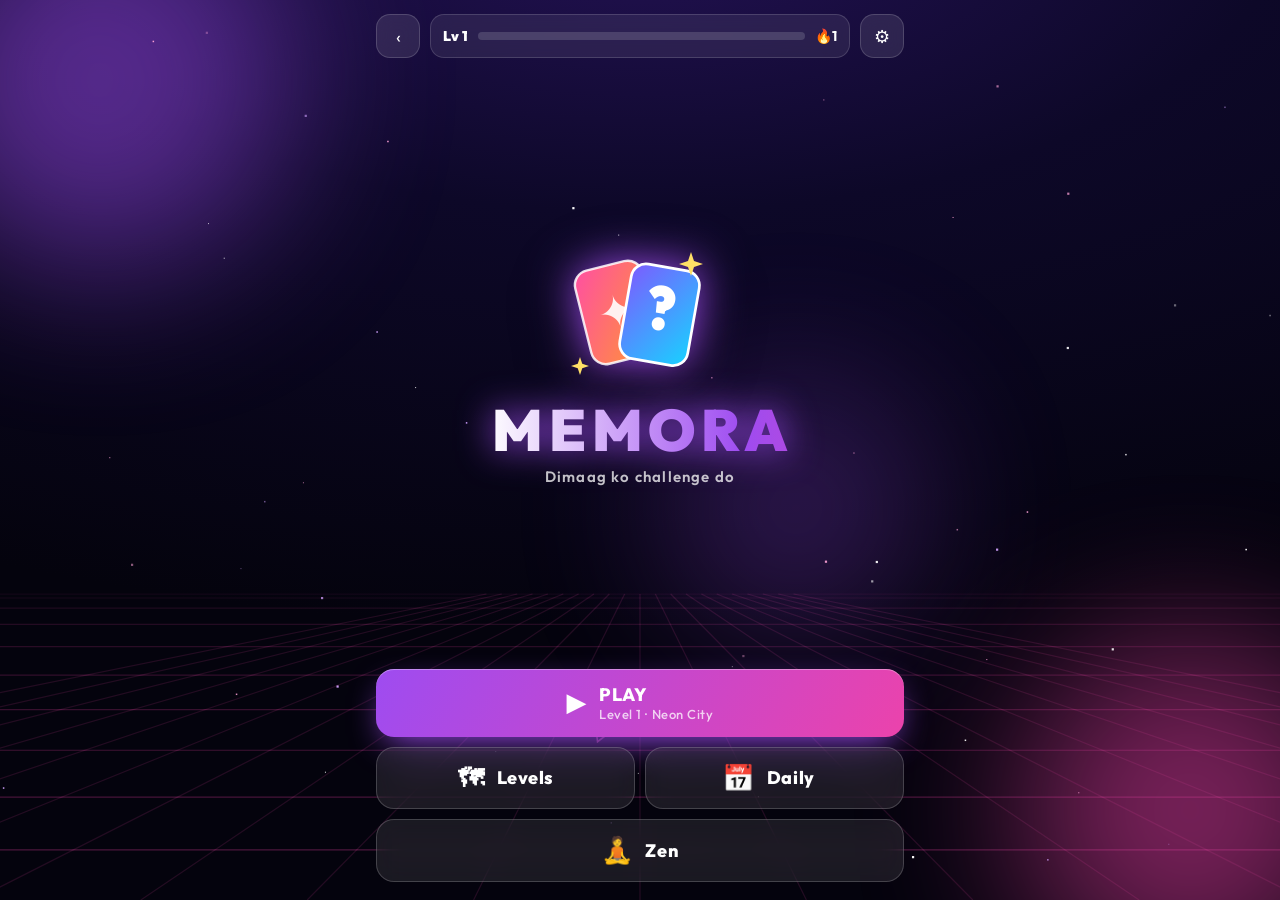
==== commit c73f32d8: "Add files via upload" ====
--- a/memora.html
+++ b/memora.html
@@ -6,7 +6,7 @@
 <meta name="theme-color" content="#0a0720">
 <title>MEMORA - Memory Game</title>
 <link rel="manifest" href="manifest.json">
-<link rel="icon" href="icon-192.png">
+<link rel="icon" type="image/png" href="favicon.png">
 <link rel="apple-touch-icon" href="apple-touch-icon.png">
 <meta name="apple-mobile-web-app-capable" content="yes">
 <meta name="mobile-web-app-capable" content="yes">
@@ -98,8 +98,10 @@
  </section>
 </main>
 
+<div class="vig" id="vig"></div>
 <div class="modal" id="modal"><div class="sheet" id="sheet"></div></div>
 
+<script src="sound.js"></script>
 <script src="core.js"></script>
 <script src="lb.js"></script>
 <script>
@@ -122,14 +124,17 @@
 
 /* infinite level generator */
 function levelSpec(n){
- const pairs=PL[Math.min(PL.length-1,Math.floor((n+1)/3))];
+ let pairs=PL[Math.min(PL.length-1,Math.floor((n+1)/3))];
  const boss=n%10===0;
  let mods=[];
  if(boss)mods=['lives','shuffle'];
  else if(n>=6){const m=[null,'shuffle','lives','fog','rush',null][hash('m'+n)%6];if(m)mods=[m]}
- if(boss&&n>=50)mods.push('fog');
- const time=Math.round(Math.max(pairs*4+10,(pairs*8+16)*Math.max(.7,1-n/600))*(boss?1.15:1));
- const lives=mods.includes('lives')?Math.max(4,Math.round(pairs*(boss?.75:.55))+1-Math.floor(n/80)):0;
+ if(boss&&n>=60)mods.push('fog');
+ /* sab levels jeetne layak (simulation se test): shuffle/lives wale levels me pairs limited */
+ if(mods.includes('shuffle'))pairs=Math.min(pairs,boss?10:12);
+ if(mods.includes('lives')&&!boss)pairs=Math.min(pairs,16);
+ const time=Math.round(Math.max(pairs*5.5+14,(pairs*9+16)*Math.max(.8,1-n/800))*(boss?1.2:1)*(mods.includes('shuffle')?1.2:1));
+ const lives=mods.includes('lives')?Math.round(pairs*(boss?1.0:1.15))+4:0;
  return{pairs,time,mods,lives,boss,pack:worldOf(n).w%4,peeks:mods.includes('fog')?1:2};
 }
 
@@ -143,7 +148,7 @@
 }
 
 /* ---------- SCREENS ---------- */
-function onScreen(id){Sky.setMode(id==='home'?'hub':'game')}
+function onScreen(id){Sky.setMode(id==='home'?'hub':'game');if(id==='home')Snd.music('hub',3);else if(id==='levels')Snd.music('hub',5);else if(id==='game'&&Snd.mode!=='game'&&Snd.mode!=='boss'&&Snd.mode!=='zen')Snd.music('game',13)}
 function refreshHome(){
  const w=worldOf(S.unlocked);setPalette(w.h1,w.h2);
  $('pbar').innerHTML=Player.bar();
@@ -170,8 +175,6 @@
 
 /* ---------- GAME CORE ---------- */
 let G=null,tm=0;
-const FAILS={};
-function skipLevel(n){S.unlocked=Math.max(S.unlocked,n+1);save();startLevel(n+1)}
 function startGame(cfg){
  closeModal();clearInterval(tm);
  G=Object.assign({},cfg,{cfg,moves:0,score:0,combo:0,maxCombo:0,matched:0,open:[],lock:false,started:false,paused:false,over:false,frozenUntil:0,peeks:cfg.peeks,freezes:1,left:cfg.time,bonus:0,last:0,livesLeft:cfg.lives||0});
@@ -195,6 +198,7 @@
  $('timerWrap').classList.remove('frozen');
  $('moves').textContent=0;$('score').textContent=0;
  updHUD();updTimer();renderLives();go('game');requestAnimationFrame(fit);
+ Snd.music(cfg.mode==='zen'?'zen':cfg.boss?'boss':'game',cfg.lvl?worldOf(cfg.lvl).w*7+3:(cfg.seed||11));if(cfg.boss){Snd.sfx('boss');setPalette(350,42);flashFx('#ff2d55')}else Snd.sfx('whoosh');
  if(cfg.boss)banner('👑 BOSS LEVEL',cfg.mods.map(m=>MODS[m].d).join(' · '));
  else if(cfg.mods.length)banner(MODS[cfg.mods[0]].i+' '+MODS[cfg.mods[0]].n,MODS[cfg.mods[0]].d);
  else if(cfg.mode==='campaign'&&cfg.lvl===1)toast('Cards par tap karo, jodi dhoondo! 👆');
@@ -225,15 +229,15 @@
 function burstAt(el,pts){
  const r=el.getBoundingClientRect(),x=r.left+r.width/2,y=r.top+r.height/2;
  burst(x,y);
- if(pts){const f=document.createElement('div');f.className='float';
+ if(pts){ringFx(x,y,G.combo>2?'#ffb703':'#18d2ff',G.combo>2?12:8);if(G.combo>=3)shakeEl($('board'),300);if(G.combo>=5)sparkles(x,y,6);const f=document.createElement('div');f.className='float';
   f.textContent='+'+pts+(G.combo>1?'  🔥x'+G.combo:'');f.style.left=x+'px';f.style.top=y+'px';
   document.body.appendChild(f);setTimeout(()=>f.remove(),900)}
 }
 const sfx={
- flip:()=>tone(520,.08,'triangle',.12),
- match:()=>[660,880,1100].forEach((f,i)=>tone(f,.18,'sine',.15,i*.07)),
- miss:()=>tone(200,.22,'sawtooth',.07),
- pow:()=>{tone(300,.15,'square',.07);tone(600,.2,'square',.07,.1)}
+ flip:()=>Snd.sfx('flip'),
+ match:()=>{Snd.sfx('match',G?G.combo:1);if(G&&G.combo>=3&&G.combo%3===0)setTimeout(()=>Snd.sfx('combo',G.combo),160)},
+ miss:()=>Snd.sfx('miss'),
+ pow:()=>Snd.sfx('shuffle')
 };
 function flip(i){
  if(!G||G.over||G.paused||G.lock)return;
@@ -258,7 +262,7 @@
  }else{
   G.combo=0;
   const hide=G.mods.includes('fog')?520:860;
-  setTimeout(()=>{a.el.classList.add('shake');b.el.classList.add('shake');sfx.miss();vib(60)},220);
+  setTimeout(()=>{a.el.classList.add('shake');b.el.classList.add('shake');sfx.miss();vib(60);flashFx('rgba(255,40,70,.5)')},220);
   setTimeout(()=>{
    a.s=b.s=0;
    [a,b].forEach(x=>x.el.classList.remove('flip','shake'));
@@ -270,7 +274,7 @@
 }
 function afterPair(){
  if(!G.mods.includes('shuffle'))return;
- const K=Math.max(4,7-Math.floor((G.lvl||0)/50));
+ const K=Math.max(7,9-Math.floor((G.lvl||0)/100));
  if(G.moves%K===0)reshuffle();
 }
 function reshuffle(){
@@ -283,7 +287,7 @@
   c.el.querySelector('.back span').textContent=es[k];
   c.el.classList.remove('wobble');void c.el.offsetWidth;c.el.classList.add('wobble');
  });
- sfx.pow();toast('🔀 Cards badal gaye!');
+ Snd.sfx('shuffle');toast('🔀 Cards badal gaye!');
  setTimeout(()=>{G.lock=false;idx.forEach(i=>G.cards[i].el.classList.remove('wobble'))},480);
 }
 function updHUD(bump){
@@ -309,7 +313,7 @@
   if(!G||G.over||G.paused)return;
   const n=performance.now(),dt=(n-G.last)/1000;G.last=n;
   if(n<G.frozenUntil)return;
-  G.left=Math.max(0,G.left-dt*(G.mods.includes('rush')?1.45:1));updTimer();
+  G.left=Math.max(0,G.left-dt*(G.mods.includes('rush')?1.45:1));updTimer();Snd.intensity(G.time&&G.left/G.time<.25?1:0);document.getElementById('vig').classList.toggle('on',!!(G.time&&G.left/G.time<.2&&G.left>0));if(G.time&&G.left<=10&&Math.ceil(G.left)!==G.lt){G.lt=Math.ceil(G.left);Snd.sfx('tick',G.left<=5)}
   if(G.left<=0)lose('time');
  },100);
 }
@@ -317,7 +321,7 @@
 /* ---------- POWER-UPS ---------- */
 function usePeek(){
  if(!G||G.over||G.paused||G.lock||G.peeks<=0)return;
- G.peeks--;G.combo=0;G.lock=true;sfx.pow();vib(30);
+ G.peeks--;G.combo=0;G.lock=true;Snd.sfx('peek');vib(30);
  const hid=G.cards.filter(c=>!c.s);
  hid.forEach(c=>c.el.classList.add('flip'));
  updHUD();
@@ -325,7 +329,7 @@
 }
 function useFreeze(){
  if(!G||G.over||G.paused||!G.time||!G.started||G.freezes<=0)return;
- G.freezes--;G.frozenUntil=performance.now()+5000;sfx.pow();vib(30);
+ G.freezes--;G.frozenUntil=performance.now()+5000;Snd.sfx('freeze');vib(30);
  $('timerWrap').classList.add('frozen');updHUD();toast('❄ Time 5 second ke liye ruk gaya!');
  setTimeout(()=>$('timerWrap').classList.remove('frozen'),5000);
 }
@@ -362,7 +366,7 @@
  }else xp=6;
  lv=Player.add(xp);save();updHUD(true);
  G.shareTxt='MEMORA '+(G.mode==='daily'?'Daily '+G.date:G.name)+'\n'+'⭐'.repeat(stars)+' '+G.moves+' moves · '+G.score+' pts · combo x'+G.maxCombo+'\nBeat karke dikhao! '+location.href;
- setTimeout(()=>{sfxc.win();confetti();vib([40,60,40,60,120]);showResult(stars,xp,lv)},650);
+ setTimeout(()=>{sfxc.win();confetti();cannons();document.getElementById('vig').classList.remove('on');vib([40,60,40,60,120]);showResult(stars,xp,lv)},650);
 }
 function showResult(stars,xp,lv){
  const camp=G.mode==='campaign';
@@ -381,12 +385,10 @@
 }
 function lose(why){
  if(G.over)return;
- G.over=true;clearInterval(tm);sfxc.lose();vib([100,50,100]);
- if(G.mode==='campaign')FAILS[G.lvl]=(FAILS[G.lvl]||0)+1;
+ G.over=true;clearInterval(tm);document.getElementById('vig').classList.remove('on');shakeEl($('board'),500);sfxc.lose();vib([100,50,100]);
  modal('<div class="big">'+(why==='lives'?'💔':'⏰')+'</div><h2>'+(why==='lives'?'Lives Khatam!':'Time Up!')+'</h2>'
  +'<p style="opacity:.8">Aapne '+G.matched+'/'+G.pairs+' pairs jode. Ek aur koshish?</p>'
  +'<button class="btn primary" onclick="startGame(G.cfg)">🔄 Retry</button>'
- +(G.mode==='campaign'&&FAILS[G.lvl]>=3?'<button class="btn" onclick="skipLevel('+G.lvl+')">⏭ Level skip karo (bina stars)</button>':'')
  +'<button class="btn ghost" onclick="quitGame()">🏠 Home</button>');
 }
 
@@ -396,6 +398,7 @@
 
 refreshHome();
 if('serviceWorker' in navigator)addEventListener('load',()=>navigator.serviceWorker.register('sw.js').catch(()=>{}));
+Snd.music('hub',3);
 </script>
 </body>
 </html>
--- a/ui.css
+++ b/ui.css
@@ -125,3 +125,22 @@
 @keyframes bannerin{0%{opacity:0;transform:scale(.5)}15%{opacity:1;transform:scale(1.12)}25%{transform:scale(1)}80%{opacity:1}100%{opacity:0;transform:scale(1.1) translateY(-14px)}}
 .float{position:fixed;transform:translate(-50%,-50%);font-weight:900;font-size:20px;color:#ffd166;text-shadow:0 2px 12px #000;pointer-events:none;z-index:70;animation:fup .9s ease-out forwards;white-space:nowrap}
 @keyframes fup{to{transform:translate(-50%,-190%);opacity:0}}
+
+/* ---- v3 animation helpers ---- */
+.ringfx{position:fixed;width:20px;height:20px;margin:-10px 0 0 -10px;border-radius:50%;border:3px solid var(--rc,#fff);box-shadow:0 0 18px var(--rc,#fff),inset 0 0 12px var(--rc,#fff);pointer-events:none;z-index:60;animation:ringx .7s ease-out forwards}
+@keyframes ringx{from{opacity:.95;transform:scale(1)}to{opacity:0;transform:scale(var(--rs,9))}}
+.flashfx{position:fixed;inset:0;pointer-events:none;z-index:70;background:var(--fc,#fff);opacity:0;animation:flashx .45s ease-out forwards}
+@keyframes flashx{0%{opacity:.5}100%{opacity:0}}
+.shakefx{animation:shakex .4s cubic-bezier(.36,.07,.19,.97) both}
+@keyframes shakex{10%,90%{transform:translate(-1px,0)}20%,80%{transform:translate(3px,-2px)}30%,50%,70%{transform:translate(-6px,3px)}40%,60%{transform:translate(6px,-3px)}}
+.rip{position:absolute;border-radius:50%;background:rgba(255,255,255,.4);transform:scale(0);animation:ripx .55s ease-out forwards;pointer-events:none}
+@keyframes ripx{to{transform:scale(3.2);opacity:0}}
+.btn,.icon,.pw{position:relative;overflow:hidden}
+.vig{position:fixed;inset:0;pointer-events:none;z-index:40;opacity:0;transition:opacity .4s;box-shadow:inset 0 0 120px 30px rgba(255,30,60,.55)}
+.vig.on{opacity:1;animation:vigp .9s ease-in-out infinite}
+@keyframes vigp{50%{opacity:.45}}
+.beatx{animation:beatx .35s ease-out}
+@keyframes beatx{0%{transform:scale(1.06);filter:brightness(1.3)}100%{transform:none;filter:none}}
+#bg i.bp{animation-play-state:running;opacity:.95!important}
+.sparkle{position:fixed;pointer-events:none;z-index:80;font-size:22px;animation:spk 1.1s ease-out forwards}
+@keyframes spk{0%{opacity:0;transform:translate(0,0) scale(.2) rotate(0)}30%{opacity:1}100%{opacity:0;transform:translate(var(--dx),var(--dy)) scale(1.3) rotate(260deg)}}
